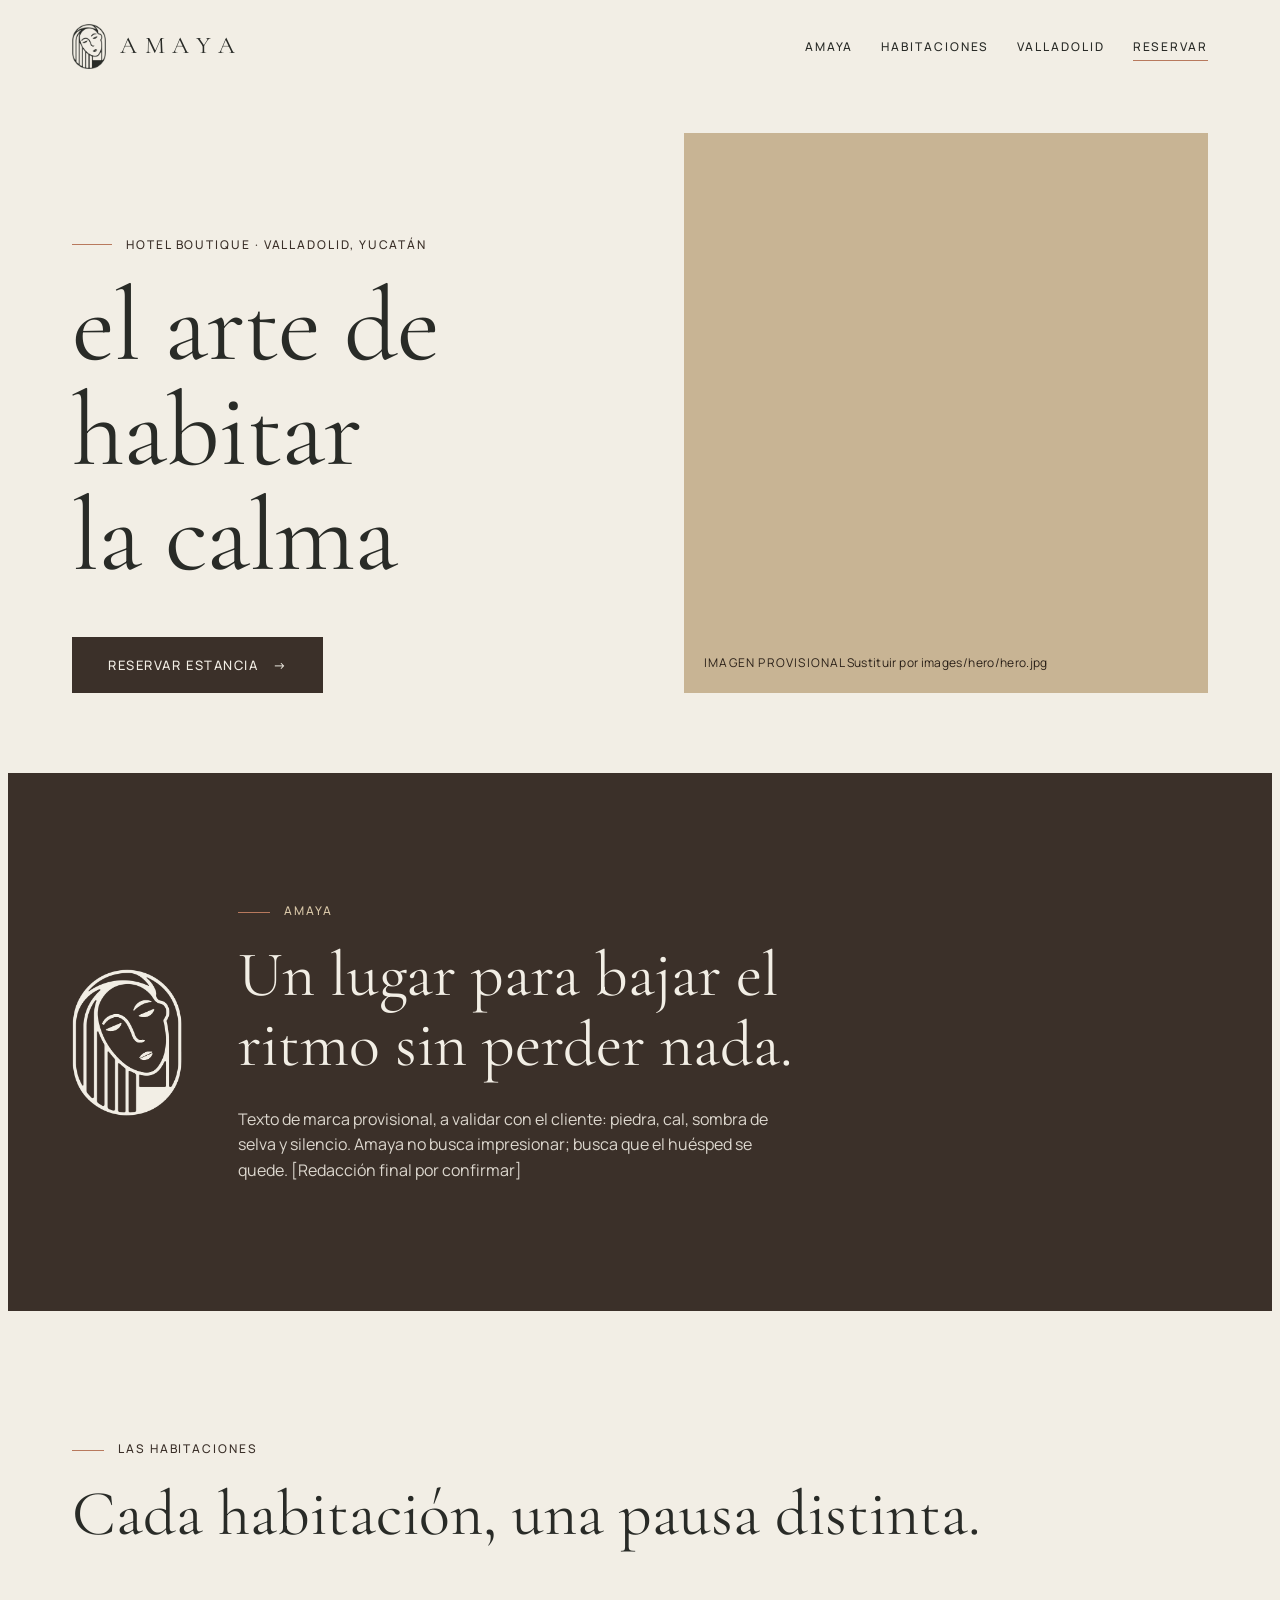
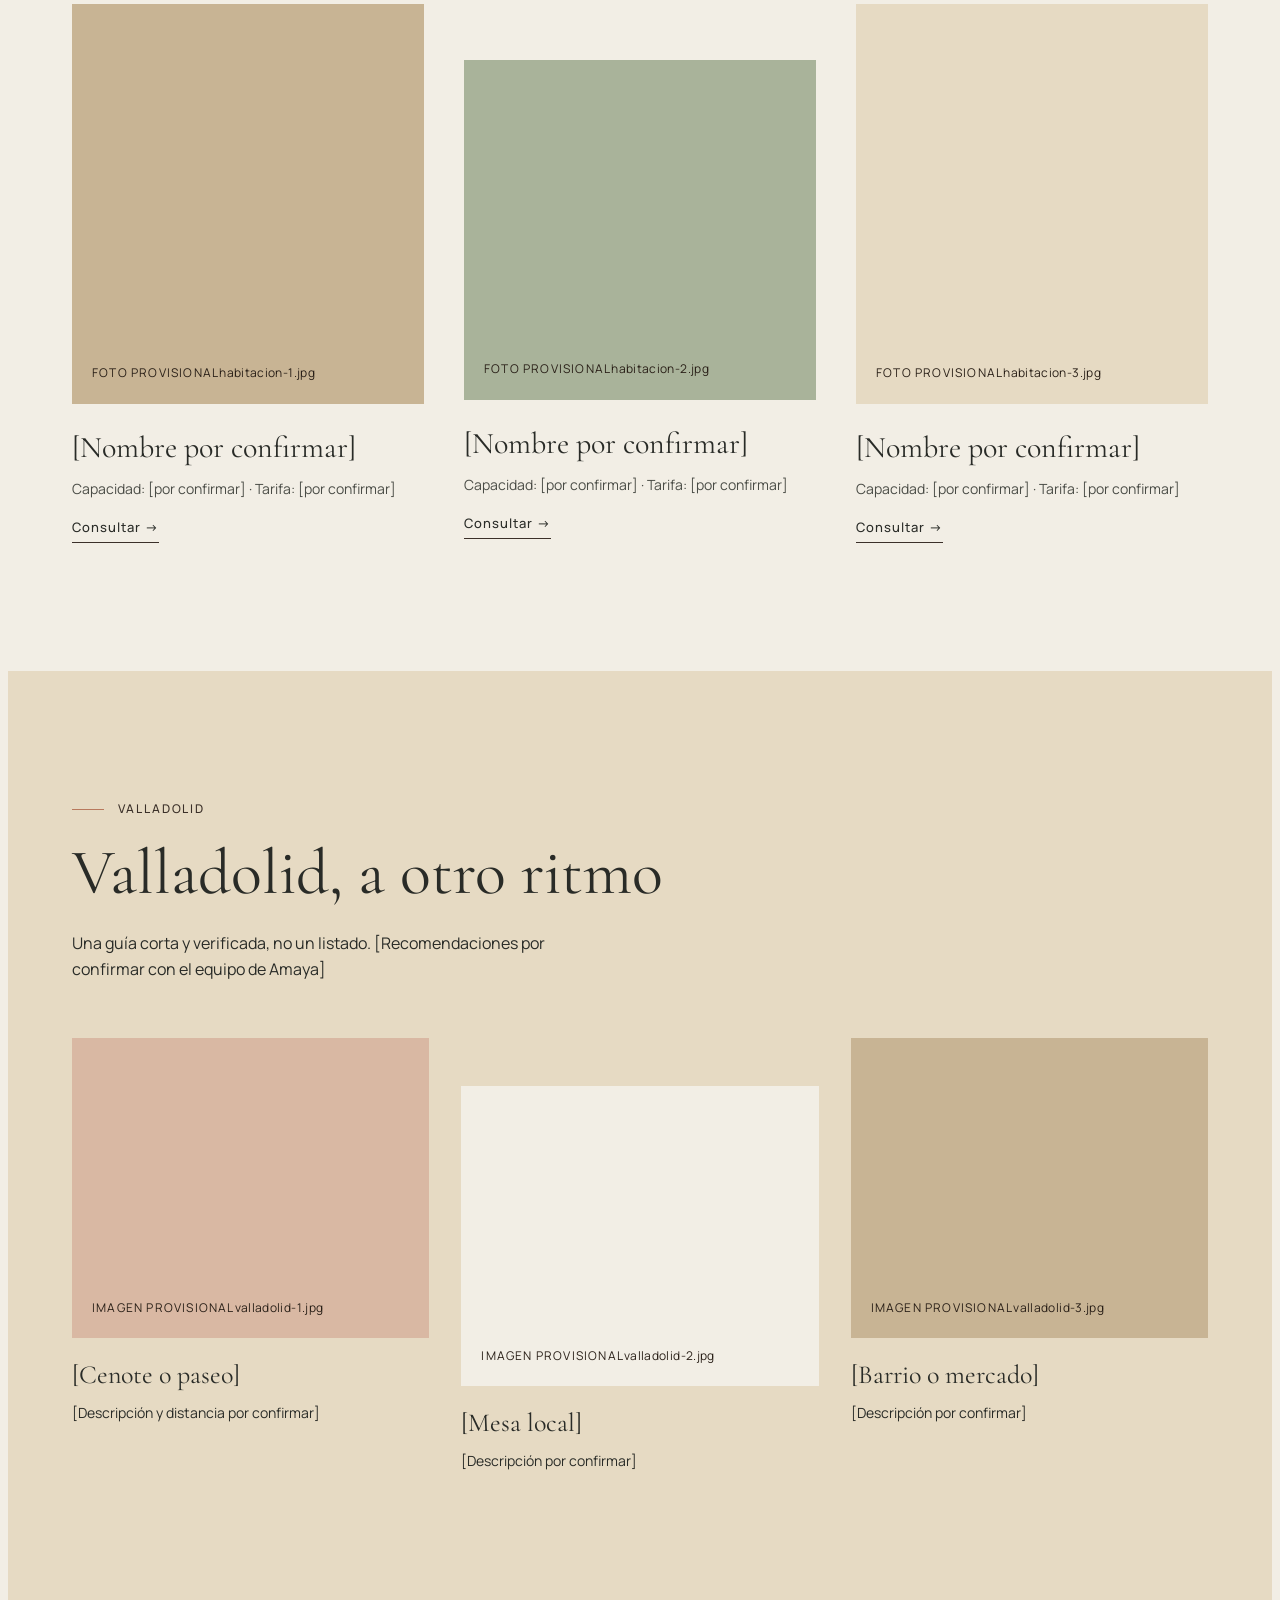
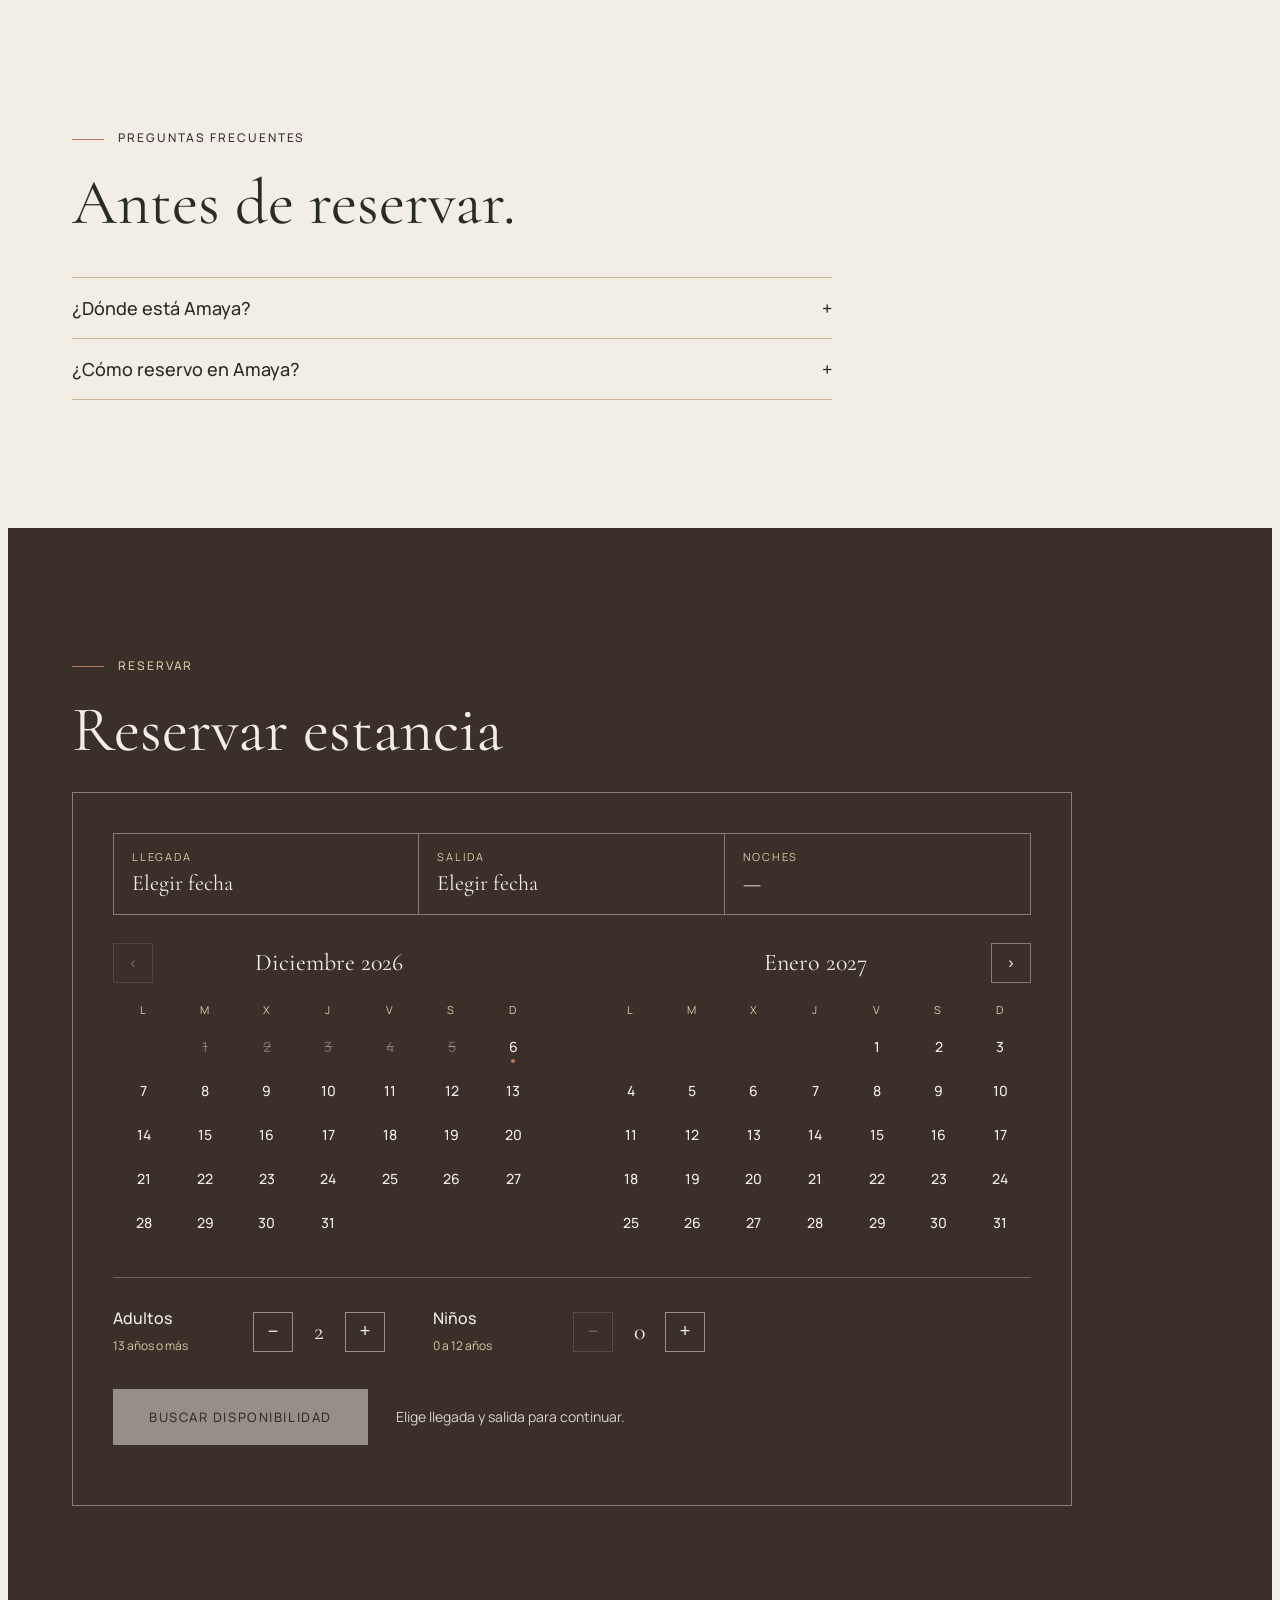
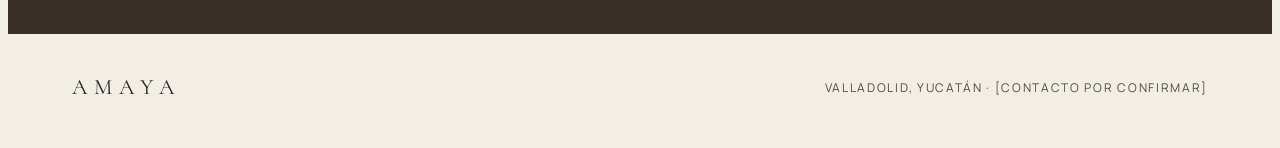
==== index.html @ 30331041 "Add files via upload" ====
<!doctype html>
<html lang="es-MX">
<head>
<!-- Google Tag Manager: descomentar y reemplazar GTM-XXXXXXX
<script>(function(w,d,s,l,i){w[l]=w[l]||[];w[l].push({'gtm.start':new Date().getTime(),event:'gtm.js'});var f=d.getElementsByTagName(s)[0],j=d.createElement(s),dl=l!='dataLayer'?'&l='+l:'';j.async=true;j.src='https://www.googletagmanager.com/gtm.js?id='+i+dl;f.parentNode.insertBefore(j,f);})(window,document,'script','dataLayer','GTM-XXXXXXX');</script>
-->
<meta charset="utf-8">
<meta name="viewport" content="width=device-width, initial-scale=1">
<title>Amaya · Hotel boutique en Valladolid, Yucatán</title>
<meta name="description" content="Amaya es un hotel boutique en Valladolid, Yucatán, pensado para habitar la calma. Descubre las habitaciones y reserva directo en el sitio oficial.">
<meta name="robots" content="index, follow, max-image-preview:large">
<meta name="theme-color" content="#F2EEE5">
<link rel="canonical" href="https://www.REEMPLAZAR-DOMINIO.com/">
<link rel="icon" href="images/brand/favicon.png" type="image/png">
<link rel="apple-touch-icon" href="images/brand/apple-touch-icon.png">
<meta property="og:type" content="website">
<meta property="og:site_name" content="Amaya">
<meta property="og:title" content="Amaya · Hotel boutique en Valladolid, Yucatán">
<meta property="og:description" content="El arte de habitar la calma. Hotel boutique en Valladolid, Yucatán.">
<meta property="og:image" content="https://www.REEMPLAZAR-DOMINIO.com/images/og/og-amaya.jpg">
<meta property="og:url" content="https://www.REEMPLAZAR-DOMINIO.com/">
<meta property="og:locale" content="es_MX">
<meta name="twitter:card" content="summary_large_image">
<meta name="twitter:title" content="Amaya · Hotel boutique en Valladolid, Yucatán">
<meta name="twitter:description" content="El arte de habitar la calma.">
<meta name="twitter:image" content="https://www.REEMPLAZAR-DOMINIO.com/images/og/og-amaya.jpg">
<link rel="preconnect" href="https://fonts.googleapis.com">
<link rel="preconnect" href="https://fonts.gstatic.com" crossorigin>
<link href="https://fonts.googleapis.com/css2?family=Cormorant+Garamond:wght@400;500&family=Manrope:wght@400;500;600&display=swap" rel="stylesheet">
<link rel="stylesheet" href="css/style.css">
<!-- Datos estructurados. Completar los campos marcados en SEO-GEO-ESTRATEGIA.md (teléfono, geo, habitaciones, redes) cuando estén confirmados. No inventar datos. -->
<script type="application/ld+json">{"@context":"https://schema.org","@type":"Hotel","@id":"https://www.REEMPLAZAR-DOMINIO.com/#hotel","name":"Amaya","description":"Hotel boutique en Valladolid, Yucatán. El arte de habitar la calma.","url":"https://www.REEMPLAZAR-DOMINIO.com/","image":"https://www.REEMPLAZAR-DOMINIO.com/images/og/og-amaya.jpg","logo":"https://www.REEMPLAZAR-DOMINIO.com/images/brand/logo-carbon.png","address":{"@type":"PostalAddress","addressLocality":"Valladolid","addressRegion":"Yucatán","addressCountry":"MX"},"inLanguage":"es-MX"}</script>
<script type="application/ld+json">{"@context":"https://schema.org","@type":"WebSite","name":"Amaya","url":"https://www.REEMPLAZAR-DOMINIO.com/","inLanguage":"es-MX"}</script>
<script type="application/ld+json">{"@context":"https://schema.org","@type":"FAQPage","mainEntity":[{"@type":"Question","name":"¿Dónde está Amaya?","acceptedAnswer":{"@type":"Answer","text":"Amaya es un hotel boutique en Valladolid, Yucatán, México."}},{"@type":"Question","name":"¿Cómo reservo en Amaya?","acceptedAnswer":{"@type":"Answer","text":"Reserva directo en el sitio oficial: elige llegada, salida y huéspedes en la sección Reservar y continúa en el motor de reservas."}}]}</script>
</head>
<body>
<!-- GTM noscript: descomentar junto con el script del head
<noscript><iframe src="https://www.googletagmanager.com/ns.html?id=GTM-XXXXXXX" height="0" width="0" style="display:none;visibility:hidden"></iframe></noscript>
-->
<a class="skip" href="#contenido">Saltar al contenido</a>
<header class="top">
  <a class="brand" href="#inicio" aria-label="Amaya, inicio"><img src="images/brand/logo-carbon.png" alt="" width="34" height="45"><span>AMAYA</span></a>
  <nav aria-label="Principal"><ul>
    <li><a href="#amaya">Amaya</a></li><li><a href="#habitaciones">Habitaciones</a></li><li><a href="#valladolid">Valladolid</a></li><li><a href="#reservar">Reservar</a></li>
  </ul></nav>
</header>
<main id="contenido">
<section id="inicio" class="hero wrap" aria-label="Amaya, el arte de habitar la calma">
  <div class="hero-copy rise">
    <p class="eyebrow kicker"><i></i>Hotel boutique · Valladolid, Yucatán</p>
    <h1 class="sr-only">Amaya — Hotel boutique en Valladolid, Yucatán</h1>
    <p class="hero-hl" id="h1"><span class="ln"><span>el arte de</span></span><span class="ln"><span>habitar</span></span><span class="ln"><span>la calma</span></span></p>
    <a class="btn" href="#reservar" data-track="reserve_click" data-where="hero">Reservar estancia <span aria-hidden="true">→</span></a>
  </div>
  <figure class="ph fade slot"><img src="images/hero/hero.jpg" alt="Patio de Amaya, hotel boutique en Valladolid, Yucatán, con luz lateral sobre muros de cal y vegetación" width="1200" height="1500" loading="eager" decoding="async" onerror="this.remove()"><figcaption>Imagen provisional<small>Sustituir por images/hero/hero.jpg</small></figcaption></figure>
</section>

<section id="amaya" class="blk dark" aria-labelledby="t-amaya">
  <div class="amaya">
    <img src="images/brand/logo-cal.png" alt="Símbolo de Amaya: musa en línea dentro de un óvalo" width="110" height="146">
    <div>
      <p class="eyebrow line rv">Amaya</p>
      <h2 class="rv" style="--d:.1s" id="t-amaya">Un lugar para bajar el ritmo sin perder nada.</h2>
      <p class="rv" style="--d:.2s">Texto de marca provisional, a validar con el cliente: piedra, cal, sombra de selva y silencio. Amaya no busca impresionar; busca que el huésped se quede. [Redacción final por confirmar]</p>
    </div>
  </div>
</section>

<section id="habitaciones" class="blk" aria-labelledby="t-hab">
  <p class="eyebrow line rv" style="color:var(--tierra)">Las habitaciones</p>
  <h2 class="rv" style="--d:.1s" id="t-hab">Cada habitación, una pausa distinta.</h2>
  <div class="rooms">
    <article class="room rv"><figure class="ph slot"><img src="images/habitaciones/habitacion-1.jpg" alt="Habitación 1 de Amaya, hotel boutique en Valladolid, Yucatán" width="1200" height="1500" loading="lazy" decoding="async" onerror="this.remove()"><figcaption>Foto provisional<small>habitacion-1.jpg</small></figcaption></figure><h3>[Nombre por confirmar]</h3><p>Capacidad: [por confirmar] · Tarifa: [por confirmar]</p><a class="link" href="#reservar" data-track="reserve_click" data-where="room-1">Consultar →</a></article>
    <article class="room rv"><figure class="ph slot"><img src="images/habitaciones/habitacion-2.jpg" alt="Habitación 2 de Amaya, hotel boutique en Valladolid, Yucatán" width="1200" height="1500" loading="lazy" decoding="async" onerror="this.remove()"><figcaption>Foto provisional<small>habitacion-2.jpg</small></figcaption></figure><h3>[Nombre por confirmar]</h3><p>Capacidad: [por confirmar] · Tarifa: [por confirmar]</p><a class="link" href="#reservar" data-track="reserve_click" data-where="room-2">Consultar →</a></article>
    <article class="room rv"><figure class="ph slot"><img src="images/habitaciones/habitacion-3.jpg" alt="Habitación 3 de Amaya, hotel boutique en Valladolid, Yucatán" width="1200" height="1500" loading="lazy" decoding="async" onerror="this.remove()"><figcaption>Foto provisional<small>habitacion-3.jpg</small></figcaption></figure><h3>[Nombre por confirmar]</h3><p>Capacidad: [por confirmar] · Tarifa: [por confirmar]</p><a class="link" href="#reservar" data-track="reserve_click" data-where="room-3">Consultar →</a></article>
  </div>
</section>

<section id="valladolid" class="blk val" aria-labelledby="t-val">
  <p class="eyebrow line rv" style="color:var(--tierra)">Valladolid</p>
  <h2 class="rv" style="--d:.1s" id="t-val">Valladolid, a otro ritmo</h2>
  <p class="lead rv">Una guía corta y verificada, no un listado. [Recomendaciones por confirmar con el equipo de Amaya]</p>
  <div class="spots">
    <article class="spot rv"><figure class="ph slot"><img src="images/valladolid/valladolid-1.jpg" alt="Valladolid, Yucatán: recomendación 1 cerca de Amaya hotel boutique" width="1200" height="1500" loading="lazy" decoding="async" onerror="this.remove()"><figcaption>Imagen provisional<small>valladolid-1.jpg</small></figcaption></figure><h3>[Cenote o paseo]</h3><p>[Descripción y distancia por confirmar]</p></article>
    <article class="spot rv"><figure class="ph slot"><img src="images/valladolid/valladolid-2.jpg" alt="Valladolid, Yucatán: recomendación 2 cerca de Amaya hotel boutique" width="1200" height="1500" loading="lazy" decoding="async" onerror="this.remove()"><figcaption>Imagen provisional<small>valladolid-2.jpg</small></figcaption></figure><h3>[Mesa local]</h3><p>[Descripción por confirmar]</p></article>
    <article class="spot rv"><figure class="ph slot"><img src="images/valladolid/valladolid-3.jpg" alt="Valladolid, Yucatán: recomendación 3 cerca de Amaya hotel boutique" width="1200" height="1500" loading="lazy" decoding="async" onerror="this.remove()"><figcaption>Imagen provisional<small>valladolid-3.jpg</small></figcaption></figure><h3>[Barrio o mercado]</h3><p>[Descripción por confirmar]</p></article>
  </div>
</section>


<section id="faq" class="blk" aria-labelledby="t-faq">
  <p class="eyebrow line rv" style="color:var(--tierra)">Preguntas frecuentes</p>
  <h2 class="rv" style="--d:.1s" id="t-faq">Antes de reservar.</h2>
  <div class="faq rv">
    <details><summary>¿Dónde está Amaya?</summary><p>Amaya es un hotel boutique en Valladolid, Yucatán, México. [Dirección y referencias por confirmar]</p></details>
    <details><summary>¿Cómo reservo en Amaya?</summary><p>Reserva directo en este sitio: elige llegada, salida y huéspedes en la sección Reservar y continúa en el motor de reservas oficial.</p></details>
  </div>
</section>

<section id="reservar" class="blk dark" aria-labelledby="t-res">
  <div class="book">
    <p class="eyebrow line rv">Reservar</p>
    <h2 class="rv" style="--d:.1s" id="t-res">Reservar estancia</h2>
    <div class="panel rv" id="booker">
      <div class="sumrow" aria-live="polite">
        <div class="sumcell"><small>Llegada</small><output id="o-in">Elegir fecha</output></div>
        <div class="sumcell"><small>Salida</small><output id="o-out">Elegir fecha</output></div>
        <div class="sumcell"><small>Noches</small><output id="o-n">—</output></div>
      </div>
      <div class="cal" id="cal" role="group" aria-label="Calendario de fechas"></div>
      <div class="guests">
        <div class="gc"><div class="lbl"><b>Adultos</b><small>13 años o más</small></div><div class="step"><button type="button" id="a-"  aria-label="Menos adultos">−</button><output id="a-o" aria-live="polite">2</output><button type="button" id="a+" aria-label="Más adultos">+</button></div></div>
        <div class="gc"><div class="lbl"><b>Niños</b><small>0 a 12 años</small></div><div class="step"><button type="button" id="c-" aria-label="Menos niños">−</button><output id="c-o" aria-live="polite">0</output><button type="button" id="c+" aria-label="Más niños">+</button></div></div>
      </div>
      <div class="actions">
        <button class="btn light" id="book-btn" type="button" disabled>Buscar disponibilidad</button>
        <p class="hint" id="hint">Elige llegada y salida para continuar.</p>
      </div>
      <p class="status" id="book-status" role="status" aria-live="polite"></p>
    </div>
  </div>
</section>
</main>

<footer><b>AMAYA</b><span>Valladolid, Yucatán · [Contacto por confirmar]</span></footer>
<div class="sticky"><a class="btn" href="#reservar" data-track="reserve_click" data-where="sticky">Reservar estancia</a></div>
<script src="js/script.js" defer></script>
</body>
</html>
---- css/style.css ----
/* Concepto: editorial quieto. Cal como lienzo, tierra como peso, un solo acento de arcilla. Mucho aire, una foto por momento. */
:root{
  color-scheme:light;
  --cal:#F2EEE5; --arena:#E6DAC3; --arena-d:#C8B494; --tierra:#3B3029; --carbon:#292B27; --arcilla:#B8795D; --salvia:#A9B39A; --muted:#4a4c46; --cal-t:#D9C7A8;
  --display:'Cormorant Garamond',Georgia,serif; --body:'Manrope',system-ui,sans-serif;
  --gut:clamp(20px,5vw,72px);
}
*{box-sizing:border-box}
html{scroll-behavior:smooth}
@media (prefers-reduced-motion:reduce){html{scroll-behavior:auto}}
body{background:var(--cal);color:var(--carbon);font-family:var(--body);line-height:1.6;padding-inline:0;padding-bottom:0}
a{color:inherit;text-decoration:none}
a:focus-visible,button:focus-visible{outline:2px solid var(--arcilla);outline-offset:4px}
.skip{position:absolute;left:-999px;top:8px;background:var(--tierra);color:var(--cal);padding:10px 16px;z-index:50}
.skip:focus{left:8px}
.wrap{padding-inline:var(--gut)}
.eyebrow{font-size:12px;letter-spacing:.16em;text-transform:uppercase;font-weight:500;margin:0 0 20px}
h1,h2,h3,.hero-hl{font-family:var(--display);font-weight:400;margin:0;text-wrap:balance}
h2{font-size:clamp(36px,5vw,64px);line-height:1.08}
header.top{position:sticky;top:env(safe-area-inset-top,0px);z-index:20;background:var(--cal);display:flex;flex-wrap:wrap;gap:12px 32px;justify-content:space-between;align-items:center;padding:16px var(--gut)}
.brand{display:flex;align-items:center;gap:14px}
.brand img{width:34px;height:auto;display:block}
.brand span{font-family:var(--display);font-size:24px;letter-spacing:.32em}
nav ul{list-style:none;margin:0;padding:0;display:flex;flex-wrap:wrap;gap:8px 28px;font-size:12px;letter-spacing:.16em;text-transform:uppercase;font-weight:500}
nav a{padding:6px 0;border-bottom:1px solid transparent}
nav a:hover,nav a[aria-current="true"]{border-color:var(--arcilla)}
.hero{display:flex;flex-wrap:wrap;gap:48px;align-items:flex-end;padding-block:48px 80px}
.hero-copy{flex:1 1 360px;min-width:0}
.kicker{display:flex;align-items:center;gap:14px;color:var(--tierra)}
.kicker i{width:40px;height:1px;background:var(--arcilla);display:block}
.hero-hl{margin:0;font-size:clamp(52px,8.2vw,116px);line-height:1;letter-spacing:-.01em;text-transform:lowercase}
.btn{display:inline-flex;align-items:center;gap:14px;height:56px;padding:0 36px;background:var(--tierra);color:var(--cal);font:500 13px var(--body);letter-spacing:.12em;text-transform:uppercase;border:0;cursor:pointer}
.btn:hover{background:var(--carbon)}
.hero .btn{margin-top:48px}
.ph{margin:0;display:flex;flex-direction:column;justify-content:flex-end;padding:20px;font-size:12px;letter-spacing:.1em;text-transform:uppercase;line-height:1.7;color:#2a2018}
.ph small{text-transform:none;letter-spacing:.03em;font-size:12px}
.hero .ph{flex:1 1 320px;min-width:0;max-width:560px;min-height:min(560px,70vw);background:var(--arena-d)}
@media (prefers-reduced-motion:no-preference){
 .rise{animation:rise .8s .3s ease both}.fade{animation:fade .9s ease both}
 @keyframes rise{from{opacity:0;transform:translateY(12px)}to{opacity:1;transform:none}}
 @keyframes fade{from{opacity:0}to{opacity:1}}
}
section.blk{padding:clamp(72px,10vw,140px) var(--gut)}
.dark{background:var(--tierra);color:var(--cal)}
.dark .eyebrow{color:var(--cal-t)}
.amaya{display:flex;flex-wrap:wrap;gap:56px;align-items:center;max-width:1200px;margin-inline:auto}
.amaya img{width:110px;height:auto}
.amaya div{flex:1 1 360px;min-width:0}
.amaya h2{margin-bottom:28px}
.amaya p:last-child{max-width:560px;color:rgba(242,238,229,.88);margin:0}
.rooms{display:grid;grid-template-columns:repeat(auto-fit,minmax(260px,1fr));gap:40px;align-items:start;margin-top:56px}
.room:nth-child(2){margin-top:56px}
.room .ph{height:400px}
.room:nth-child(1) .ph{background:var(--arena-d)} .room:nth-child(2) .ph{background:var(--salvia);height:340px} .room:nth-child(3) .ph{background:var(--arena)}
.room h3{font-size:30px;margin:20px 0 6px}
.room p{margin:0 0 14px;font-size:14px;color:var(--muted)}
.link{font-size:13px;letter-spacing:.08em;font-weight:500;border-bottom:1px solid var(--tierra);padding-bottom:4px;display:inline-block}
.val{background:var(--arena)}
.val .lead{max-width:520px;margin:24px 0 0}
.spots{display:grid;grid-template-columns:repeat(auto-fit,minmax(220px,1fr));gap:32px;align-items:start;margin-top:56px}
.spot:nth-child(2){margin-top:48px}
.spot .ph{height:300px}
.spot:nth-child(1) .ph{background:#D9B8A3}.spot:nth-child(2) .ph{background:var(--cal)}.spot:nth-child(3) .ph{background:var(--arena-d)}
.spot h3{font-size:26px;margin:16px 0 6px}.spot p{margin:0;font-size:14px}
.book h2{margin-bottom:28px}
.panel{border:1px solid rgba(242,238,229,.4);padding:32px}
.btn.light{background:var(--cal);color:var(--tierra)}
.btn.light:hover{background:var(--arena)}
footer{padding:40px var(--gut) 40px;display:flex;flex-wrap:wrap;gap:16px 40px;justify-content:space-between;align-items:center;font-size:12px;letter-spacing:.14em;text-transform:uppercase;color:var(--muted)}
footer b{font:400 22px var(--display);letter-spacing:.32em;color:var(--carbon)}

/* ---- movimiento sutil ---- */
header.top{transition:box-shadow .4s ease,background .4s ease}
header.top.scrolled{box-shadow:0 1px 0 var(--arena-d)}
nav a{position:relative;border-bottom:0}
nav a::after{content:"";position:absolute;left:0;right:0;bottom:0;height:1px;background:var(--arcilla);transform:scaleX(0);transform-origin:left;transition:transform .45s cubic-bezier(.6,0,.2,1)}
nav a:hover::after,nav a[aria-current="true"]::after{transform:scaleX(1)}
.link{position:relative;border-bottom:0;padding-bottom:5px}
.link::after{content:"";position:absolute;left:0;right:0;bottom:0;height:1px;background:var(--tierra);transform-origin:right;transition:transform .45s cubic-bezier(.6,0,.2,1)}
.link:hover{opacity:1}.link:hover::after{transform:scaleX(.35)}
.btn span[aria-hidden]{transition:transform .35s ease}.btn:hover span[aria-hidden]{transform:translateX(5px)}
.room .ph,.spot .ph{transition:transform .9s cubic-bezier(.2,.6,.2,1)}
.room,.spot{overflow:hidden}
.room:hover .ph,.spot:hover .ph{transform:scale(1.025)}
.room .ph,.spot .ph{transform-origin:center}
.eyebrow.line::before{content:"";display:inline-block;width:32px;height:1px;background:var(--arcilla);vertical-align:middle;margin-right:14px;transform-origin:left;transition:transform .9s .15s cubic-bezier(.6,0,.2,1)}
@media (prefers-reduced-motion:no-preference){
 .hero-hl .ln{display:block;overflow:hidden}
 .hero-hl .ln>span{display:block;animation:lineup 1.1s cubic-bezier(.2,.7,.1,1) both}
 .hero-hl .ln:nth-child(2)>span{animation-delay:.12s}.hero-hl .ln:nth-child(3)>span{animation-delay:.24s}
 @keyframes lineup{from{transform:translateY(105%)}to{transform:none}}
 .hero .ph{animation:wipe 1.3s .15s cubic-bezier(.6,0,.2,1) both}
 @keyframes wipe{from{clip-path:inset(0 0 100% 0)}to{clip-path:inset(0)}}
 .hero-copy .eyebrow,.hero .btn{animation:rise .9s .7s ease both}
 .amaya img{animation:breathe 9s ease-in-out infinite}
 @keyframes breathe{0%,100%{opacity:.92;transform:translateY(0)}50%{opacity:1;transform:translateY(-4px)}}
 .js .rv{opacity:0;transform:translateY(18px);transition:opacity .9s ease,transform .9s cubic-bezier(.2,.6,.2,1);transition-delay:var(--d,0s)}
 .js .rv.in{opacity:1;transform:none}
 .js .eyebrow.line:not(.in)::before{transform:scaleX(0)}
}
/* ---- reservas ---- */
.book{max-width:1000px}
.panel{padding:clamp(20px,4vw,40px)}
.sumrow{display:grid;grid-template-columns:repeat(auto-fit,minmax(150px,1fr));gap:0;border:1px solid rgba(242,238,229,.4);margin-bottom:28px}
.sumcell{padding:14px 18px;border-right:1px solid rgba(242,238,229,.4);min-width:0}
.sumcell:last-child{border-right:0}
@media (max-width:560px){.sumcell{border-right:0;border-bottom:1px solid rgba(242,238,229,.4)}.sumcell:last-child{border-bottom:0}}
.sumcell small{display:block;font-size:11px;letter-spacing:.16em;text-transform:uppercase;color:var(--cal-t)}
.sumcell output{display:block;font:400 22px var(--display);margin-top:4px;min-height:1.4em}
.cal{display:flex;flex-wrap:wrap;gap:32px 56px;position:relative}
.month{flex:1 1 260px;min-width:0}
.mhead{display:flex;align-items:center;justify-content:space-between;margin-bottom:12px;min-height:40px}
.mhead h3{font-size:24px;text-transform:capitalize}
.nav-b{width:40px;height:40px;background:none;border:1px solid rgba(242,238,229,.4);color:var(--cal);cursor:pointer;font-size:16px}
.nav-b:hover{background:rgba(242,238,229,.12)}.nav-b[disabled]{opacity:.3;cursor:default}
.nav-b.ph-sp{visibility:hidden}
.grid{display:grid;grid-template-columns:repeat(7,1fr);gap:0}
.dow{font-size:11px;letter-spacing:.12em;text-transform:uppercase;color:var(--cal-t);text-align:center;padding:6px 0}
.day{height:44px;background:none;border:0;color:var(--cal);font:500 14px var(--body);cursor:pointer;position:relative;transition:background .25s ease}
.day:hover:not([disabled]){background:rgba(242,238,229,.16)}
.day[disabled]{color:rgba(242,238,229,.32);cursor:default;text-decoration:line-through}
.day.inr{background:rgba(217,199,168,.22)}
.day.sel{background:var(--cal);color:var(--tierra)}
.day.today::after{content:"";position:absolute;bottom:6px;left:50%;width:4px;height:4px;margin-left:-2px;background:var(--arcilla);border-radius:50%}
.guests{display:flex;flex-wrap:wrap;gap:20px 48px;margin:32px 0;padding-top:28px;border-top:1px solid rgba(242,238,229,.25)}
.gc{display:flex;align-items:center;gap:20px;min-width:0}
.gc .lbl{min-width:120px}.gc .lbl b{display:block;font-weight:500}.gc .lbl small{color:var(--cal-t);font-size:12px}
.step{display:flex;align-items:center;gap:14px}
.step button{width:40px;height:40px;background:none;border:1px solid rgba(242,238,229,.5);color:var(--cal);font-size:18px;cursor:pointer}
.step button:hover:not([disabled]){background:rgba(242,238,229,.14)}.step button[disabled]{opacity:.3;cursor:default}
.step output{min-width:24px;text-align:center;font:400 24px var(--display)}
.actions{display:flex;flex-wrap:wrap;gap:16px 28px;align-items:center}
.actions .btn[disabled]{opacity:.5;cursor:not-allowed}
.hint{font-size:14px;color:rgba(242,238,229,.85);margin:0}
.status{margin:20px 0 0;font-size:14px;color:var(--cal-t)}
.status code{word-break:break-all;font-size:12px;color:var(--cal)}
.sticky{display:none}
@media (max-width:700px){
 .sticky{display:flex;position:fixed;left:0;right:0;bottom:0;z-index:30;background:var(--cal);border-top:1px solid var(--arena-d);padding:10px var(--gut) calc(10px + env(safe-area-inset-bottom,0px))}
 .sticky .btn{width:100%;justify-content:center;height:48px}
 footer{padding-bottom:96px}
 .room:nth-child(2),.spot:nth-child(2){margin-top:0}
}

.sr-only{position:absolute;width:1px;height:1px;padding:0;margin:-1px;overflow:hidden;clip:rect(0,0,0,0);white-space:nowrap;border:0}
.slot{position:relative;overflow:hidden}
.slot img{position:absolute;inset:0;width:100%;height:100%;object-fit:cover;display:block}
.slot figcaption{position:relative}
.faq{max-width:760px;margin-top:40px}
.faq details{border-top:1px solid var(--arena-d);padding:18px 0}
.faq details:last-child{border-bottom:1px solid var(--arena-d)}
.faq summary{cursor:pointer;font:500 18px var(--body);list-style:none;display:flex;justify-content:space-between;gap:16px}
.faq summary::-webkit-details-marker{display:none}
.faq summary::after{content:"+";transition:transform .3s ease}
.faq details[open] summary::after{transform:rotate(45deg)}
.faq p{margin:12px 0 0;max-width:620px}
.crumbs{font-size:12px;letter-spacing:.12em;text-transform:uppercase;padding:24px var(--gut) 0;color:var(--muted)}
.post{max-width:720px;margin:0 auto;padding:48px var(--gut) 96px}
.post h1{font-size:clamp(36px,5vw,56px);line-height:1.1;margin-bottom:24px}
.post p,.post li{font-size:17px;line-height:1.8}
.post h2{font-size:32px;margin:48px 0 16px}
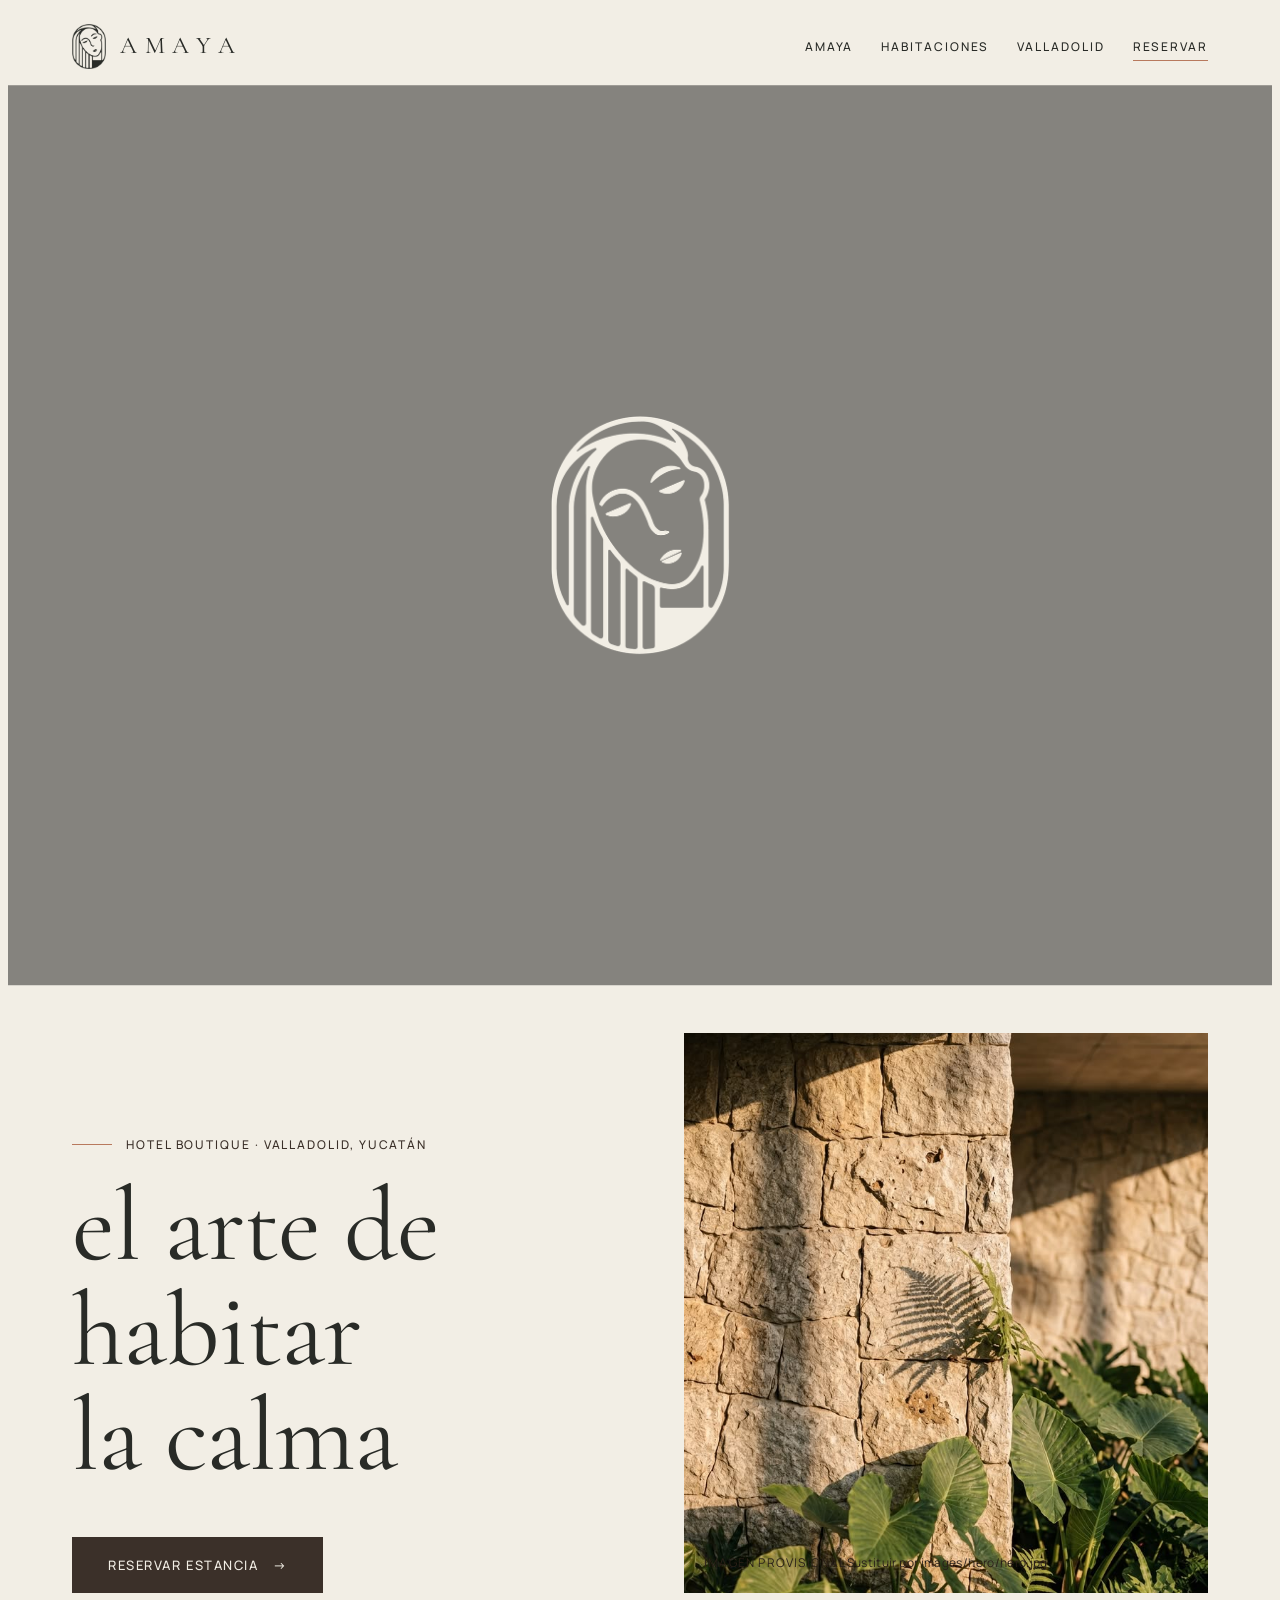
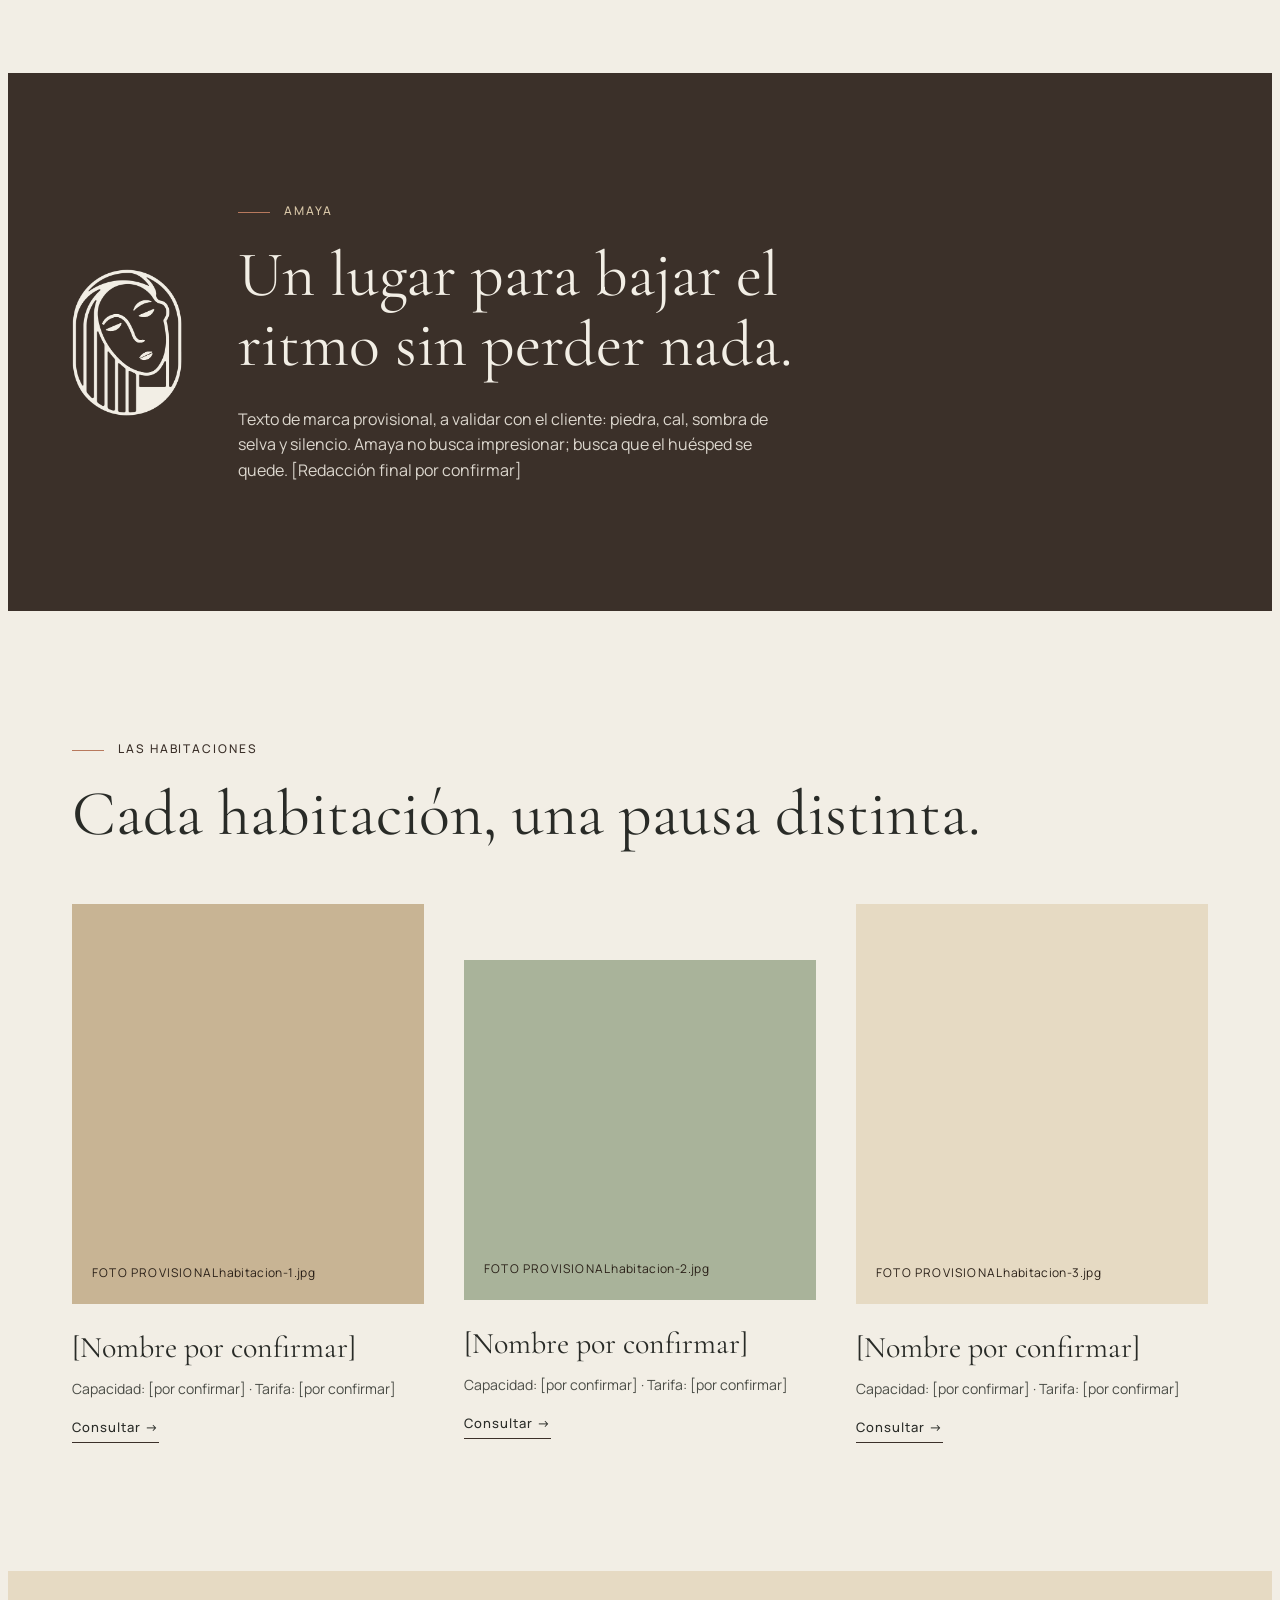
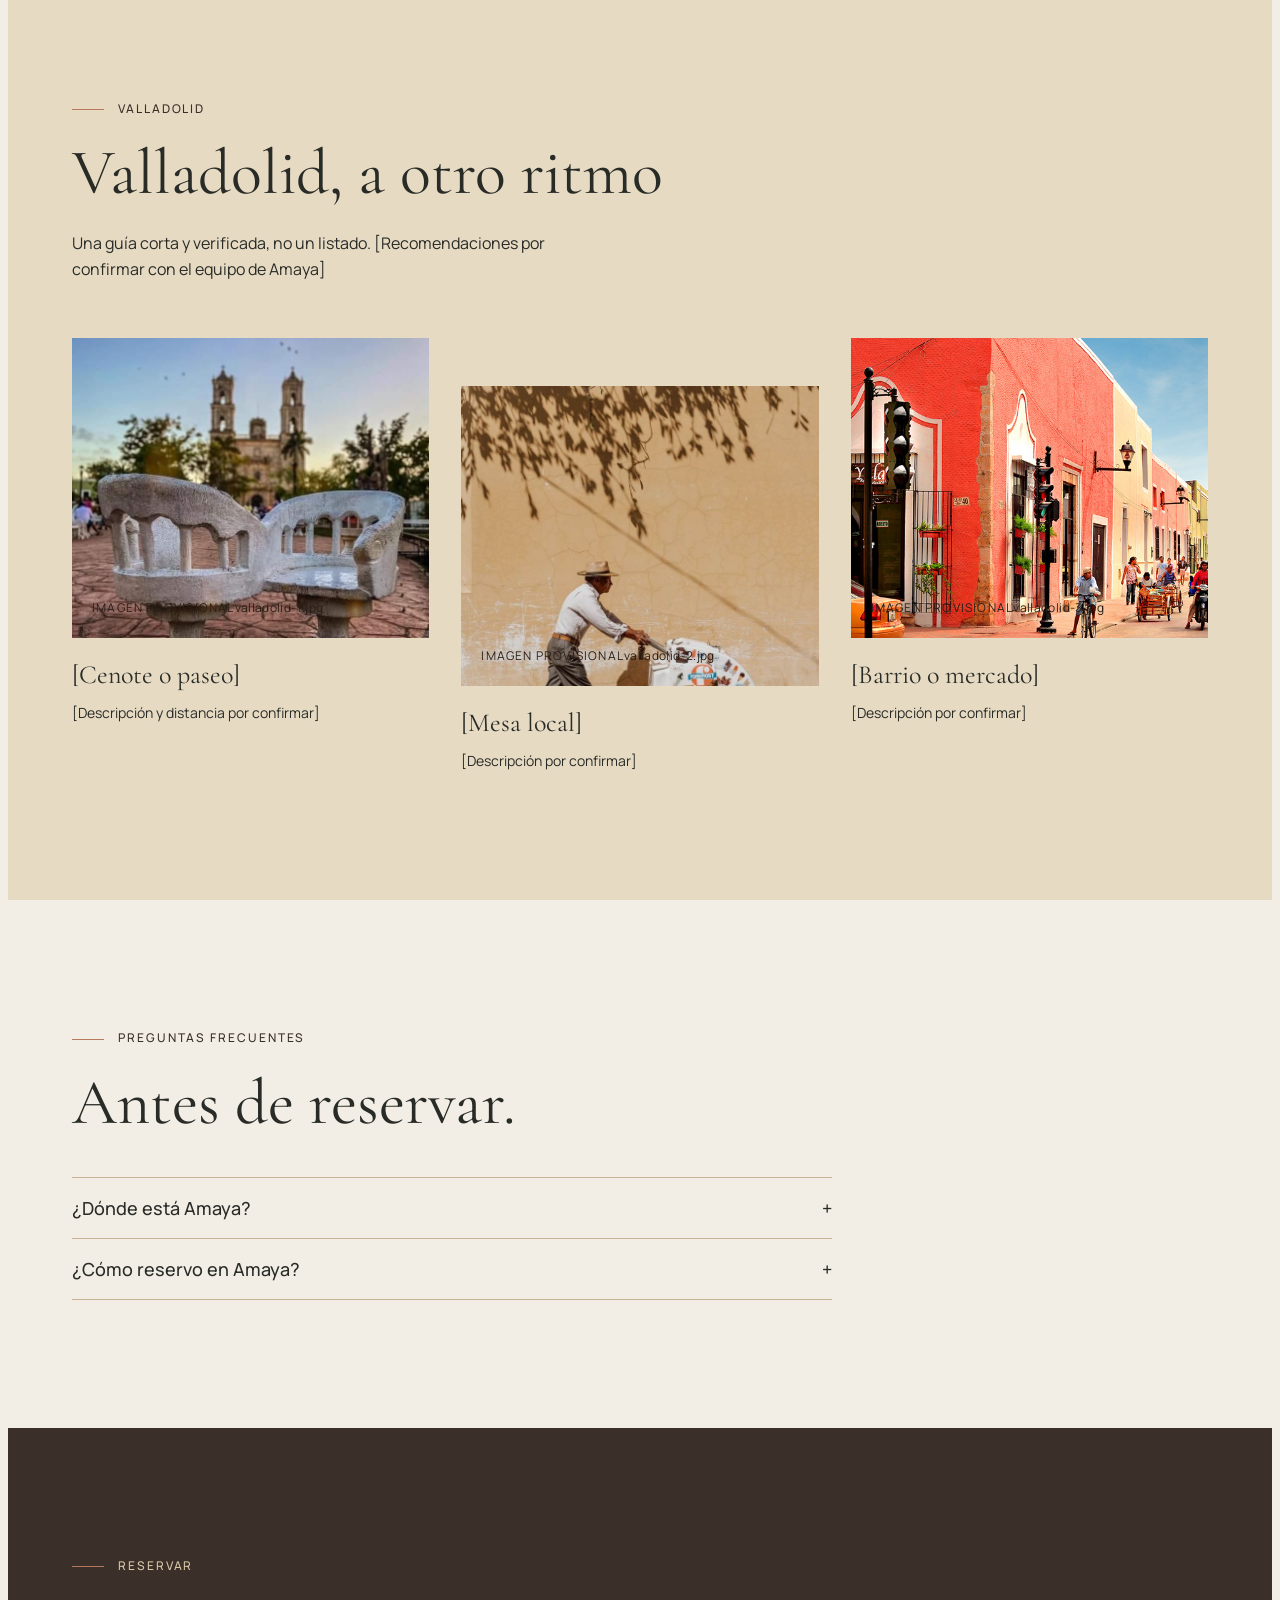
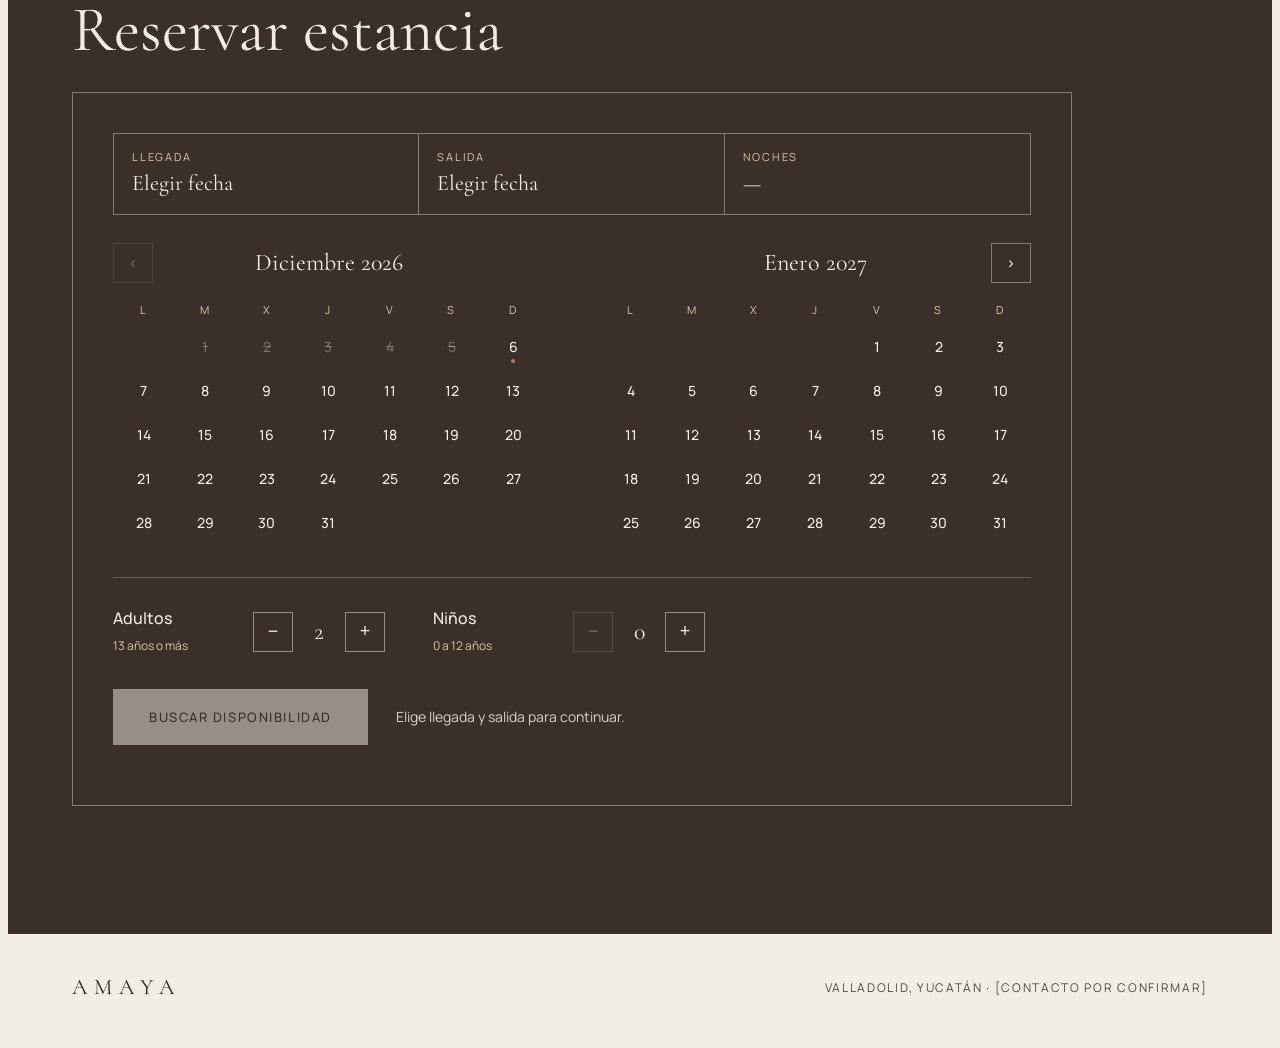
==== commit a2e8cda2: "Add files via upload" ====
--- a/index.html
+++ b/index.html
@@ -45,6 +45,14 @@
   </ul></nav>
 </header>
 <main id="contenido">
+<section class="video-hero">
+  <video autoplay muted playsinline loop preload="auto" aria-hidden="true">
+    <source src="images/hero/hero.webm" type="video/webm">
+    <source src="images/hero/hero.mp4" type="video/mp4">
+  </video>
+  <img src="images/brand/logo-cal.png" alt="" class="logo-center" width="180" height="240">
+</section>
+
 <section id="inicio" class="hero wrap" aria-label="Amaya, el arte de habitar la calma">
   <div class="hero-copy rise">
     <p class="eyebrow kicker"><i></i>Hotel boutique · Valladolid, Yucatán</p>
--- a/css/style.css
+++ b/css/style.css
@@ -24,6 +24,11 @@
 nav ul{list-style:none;margin:0;padding:0;display:flex;flex-wrap:wrap;gap:8px 28px;font-size:12px;letter-spacing:.16em;text-transform:uppercase;font-weight:500}
 nav a{padding:6px 0;border-bottom:1px solid transparent}
 nav a:hover,nav a[aria-current="true"]{border-color:var(--arcilla)}
+.video-hero{position:relative;width:100%;height:100vh;display:flex;align-items:center;justify-content:center;overflow:hidden}
+.video-hero video{position:absolute;inset:0;width:100%;height:100%;object-fit:cover;display:block}
+.video-hero::before{content:'';position:absolute;inset:0;background:rgba(0,0,0,.45);z-index:1}
+.video-hero .logo-center{position:relative;z-index:2;width:clamp(80px,20vw,180px);height:auto;display:block;animation:logoFade 1.2s .4s ease both}
+@media (prefers-reduced-motion:no-preference){@keyframes logoFade{from{opacity:0;transform:scale(.92)}to{opacity:1;transform:scale(1)}}}
 .hero{display:flex;flex-wrap:wrap;gap:48px;align-items:flex-end;padding-block:48px 80px}
 .hero-copy{flex:1 1 360px;min-width:0}
 .kicker{display:flex;align-items:center;gap:14px;color:var(--tierra)}
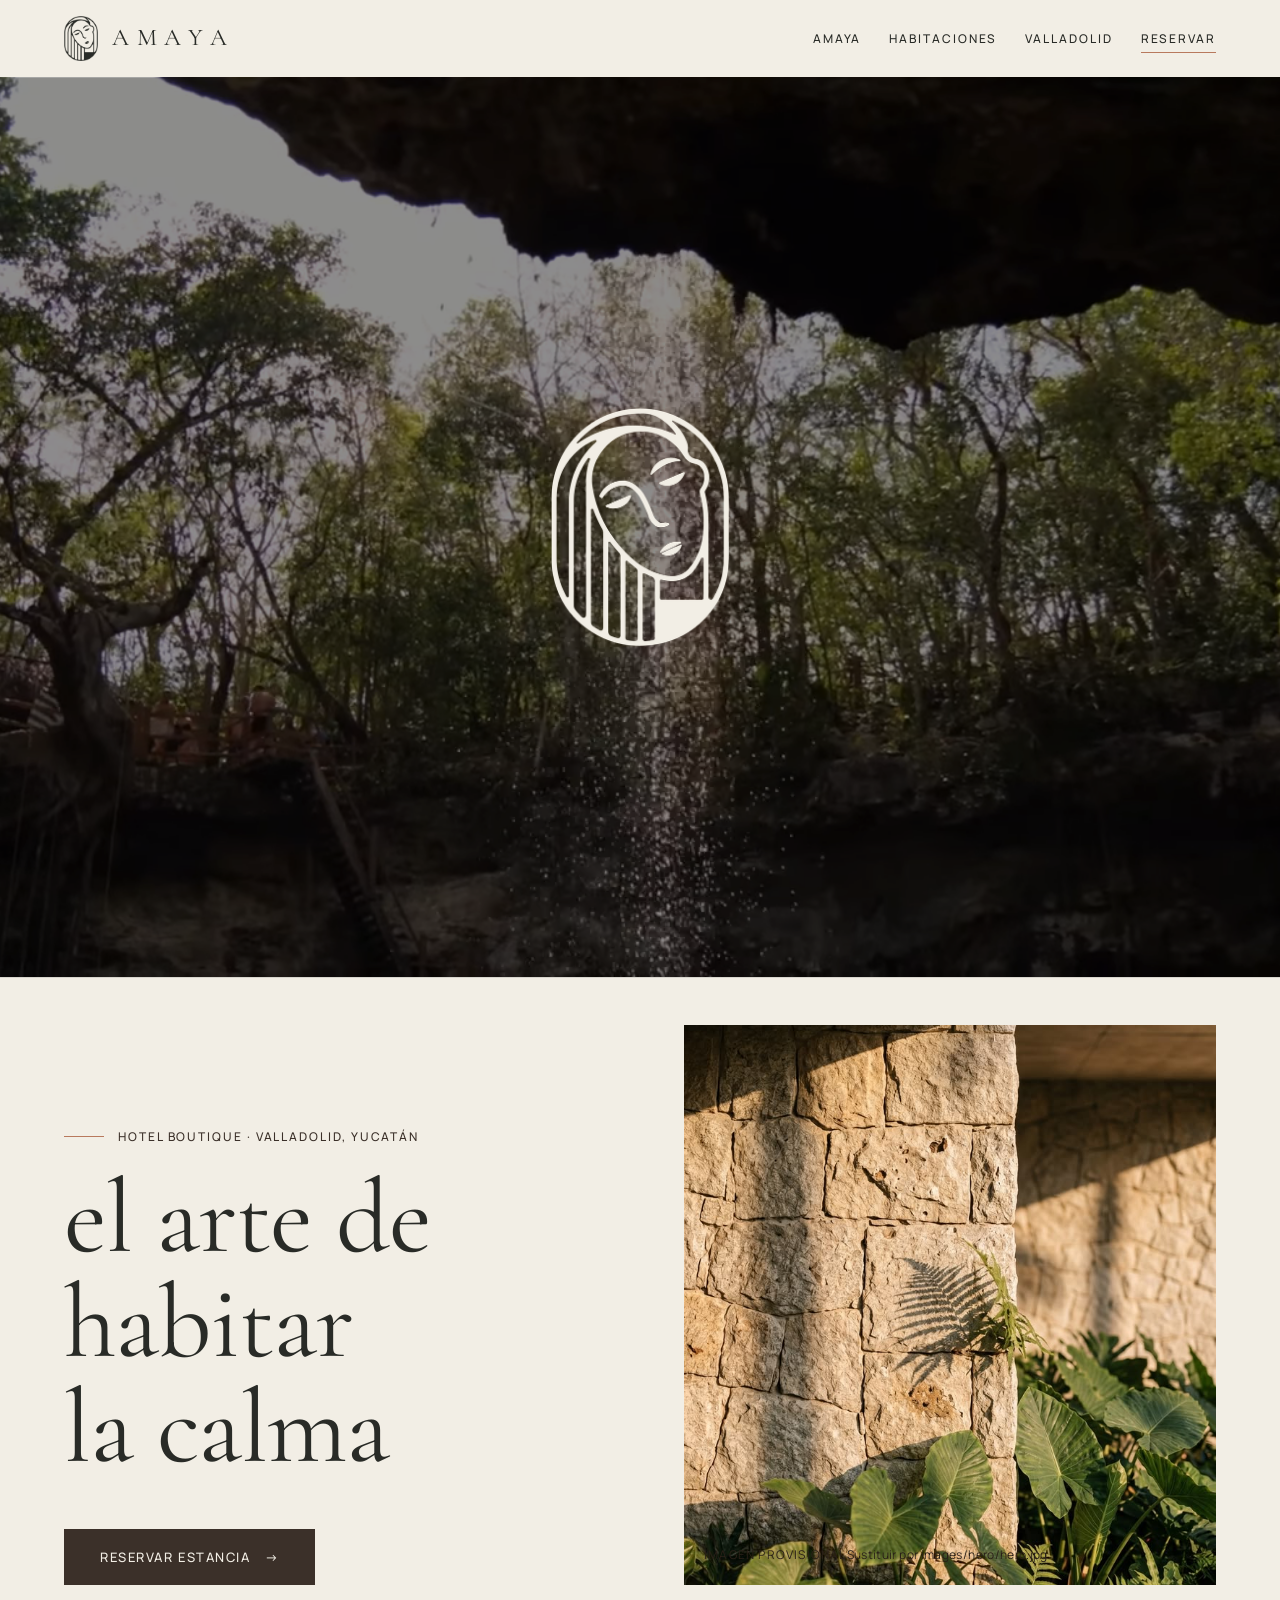
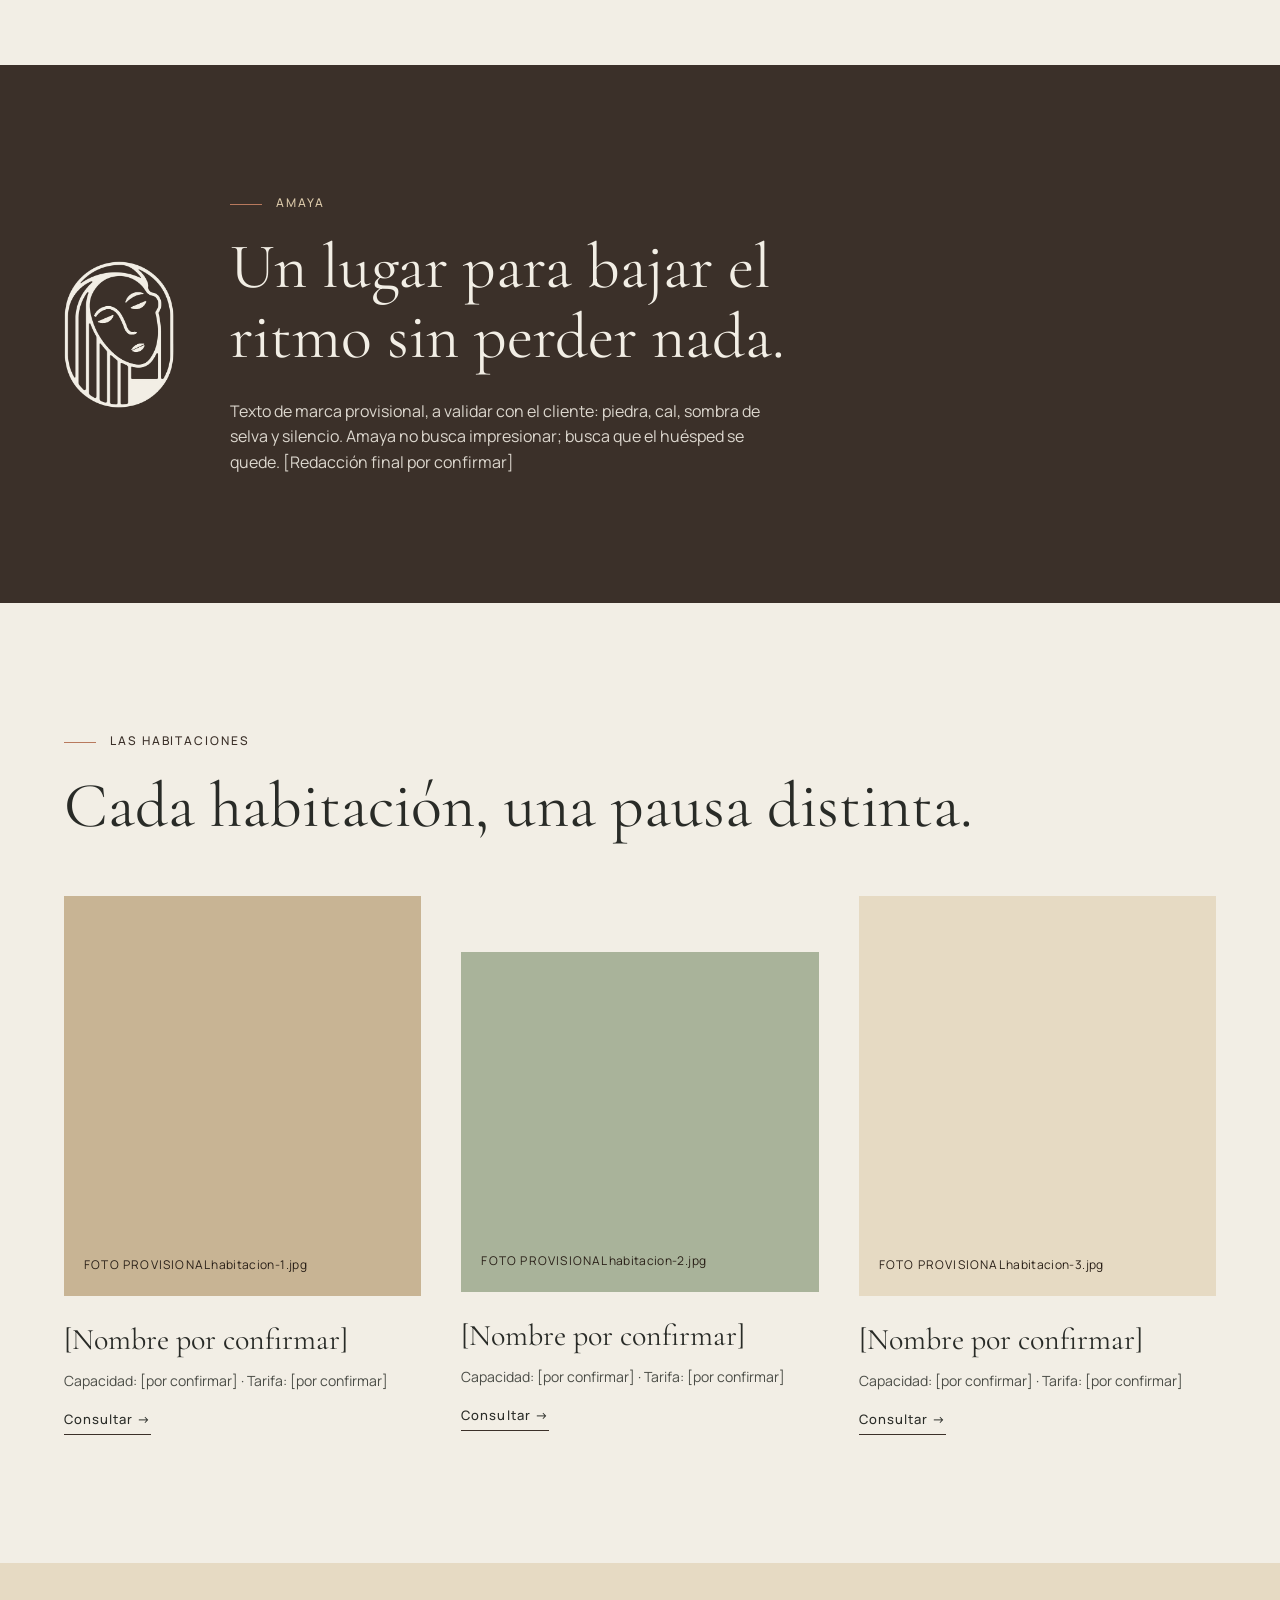
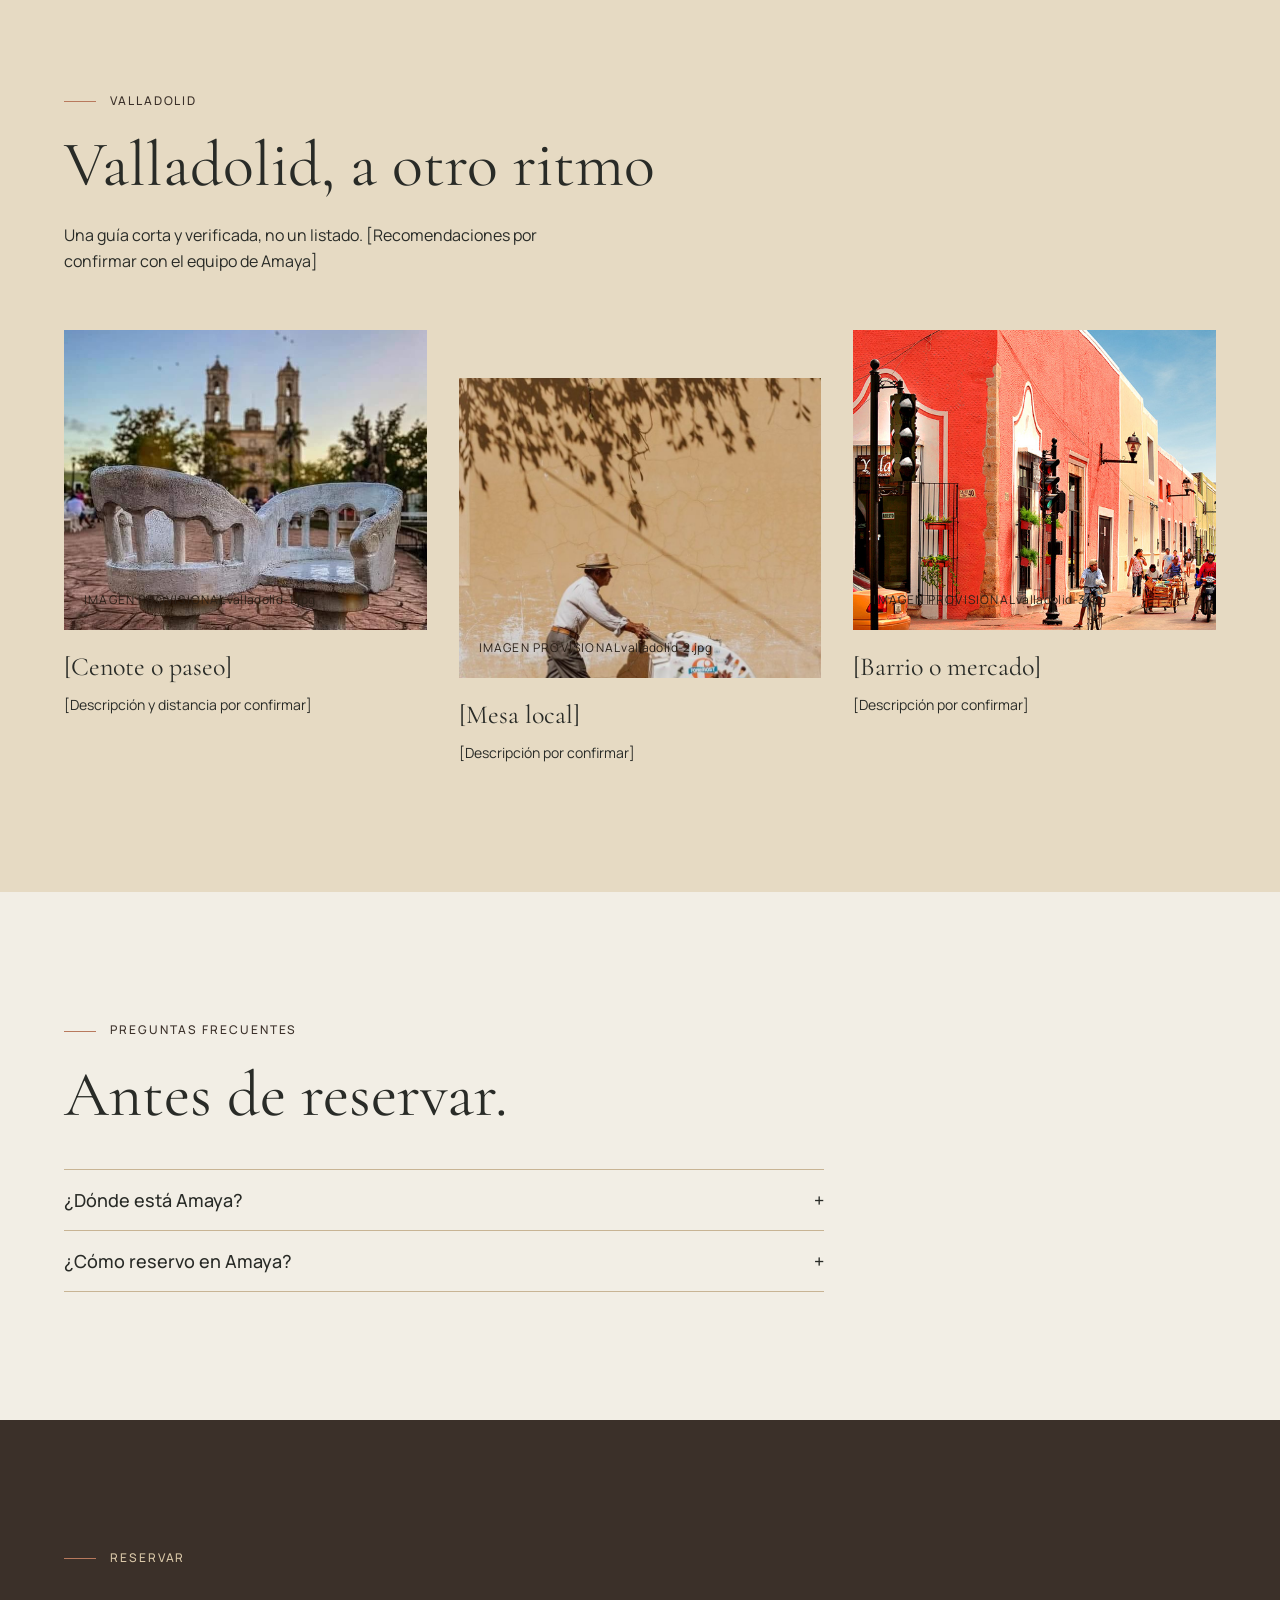
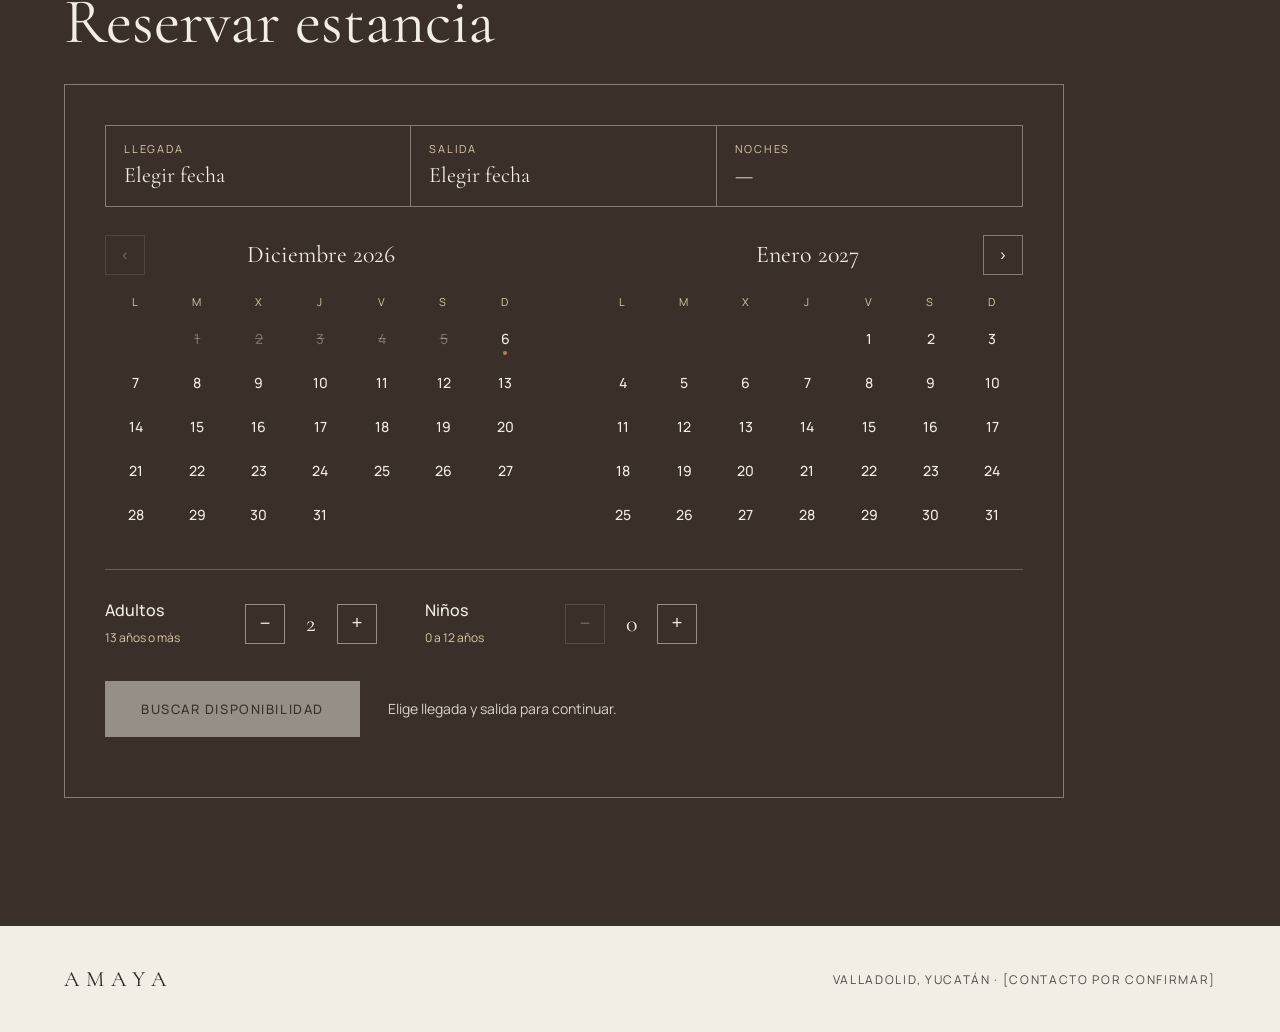
==== commit 48b6010a: "Add files via upload" ====
--- a/index.html
+++ b/index.html
@@ -27,7 +27,16 @@
 <link rel="preconnect" href="https://fonts.googleapis.com">
 <link rel="preconnect" href="https://fonts.gstatic.com" crossorigin>
 <link href="https://fonts.googleapis.com/css2?family=Cormorant+Garamond:wght@400;500&family=Manrope:wght@400;500;600&display=swap" rel="stylesheet">
-<link rel="stylesheet" href="css/style.css">
+<style id="video-hero-critical">
+body{margin:0}
+.video-hero{position:relative;width:100%;height:calc(100vh - 84px);height:calc(100svh - 84px);min-height:420px;display:flex;align-items:center;justify-content:center;overflow:hidden;background:#292B27}
+.video-hero video{position:absolute;inset:0;width:100%;height:100%;object-fit:cover;display:block}
+.video-hero::before{content:"";position:absolute;inset:0;background:rgba(0,0,0,.45);z-index:1;pointer-events:none}
+.video-hero .logo-center{position:relative;z-index:2;width:clamp(90px,16vw,170px);height:auto;display:block;animation:vhLogo 1.4s .3s ease both}
+@keyframes vhLogo{from{opacity:0;transform:scale(.94)}to{opacity:1;transform:none}}
+@media (prefers-reduced-motion:reduce){.video-hero .logo-center{animation:none}}
+</style>
+<link rel="stylesheet" href="css/style.css?v=3">
 <!-- Datos estructurados. Completar los campos marcados en SEO-GEO-ESTRATEGIA.md (teléfono, geo, habitaciones, redes) cuando estén confirmados. No inventar datos. -->
 <script type="application/ld+json">{"@context":"https://schema.org","@type":"Hotel","@id":"https://www.REEMPLAZAR-DOMINIO.com/#hotel","name":"Amaya","description":"Hotel boutique en Valladolid, Yucatán. El arte de habitar la calma.","url":"https://www.REEMPLAZAR-DOMINIO.com/","image":"https://www.REEMPLAZAR-DOMINIO.com/images/og/og-amaya.jpg","logo":"https://www.REEMPLAZAR-DOMINIO.com/images/brand/logo-carbon.png","address":{"@type":"PostalAddress","addressLocality":"Valladolid","addressRegion":"Yucatán","addressCountry":"MX"},"inLanguage":"es-MX"}</script>
 <script type="application/ld+json">{"@context":"https://schema.org","@type":"WebSite","name":"Amaya","url":"https://www.REEMPLAZAR-DOMINIO.com/","inLanguage":"es-MX"}</script>
@@ -132,6 +141,6 @@
 
 <footer><b>AMAYA</b><span>Valladolid, Yucatán · [Contacto por confirmar]</span></footer>
 <div class="sticky"><a class="btn" href="#reservar" data-track="reserve_click" data-where="sticky">Reservar estancia</a></div>
-<script src="js/script.js" defer></script>
+<script src="js/script.js?v=3" defer></script>
 </body>
 </html>
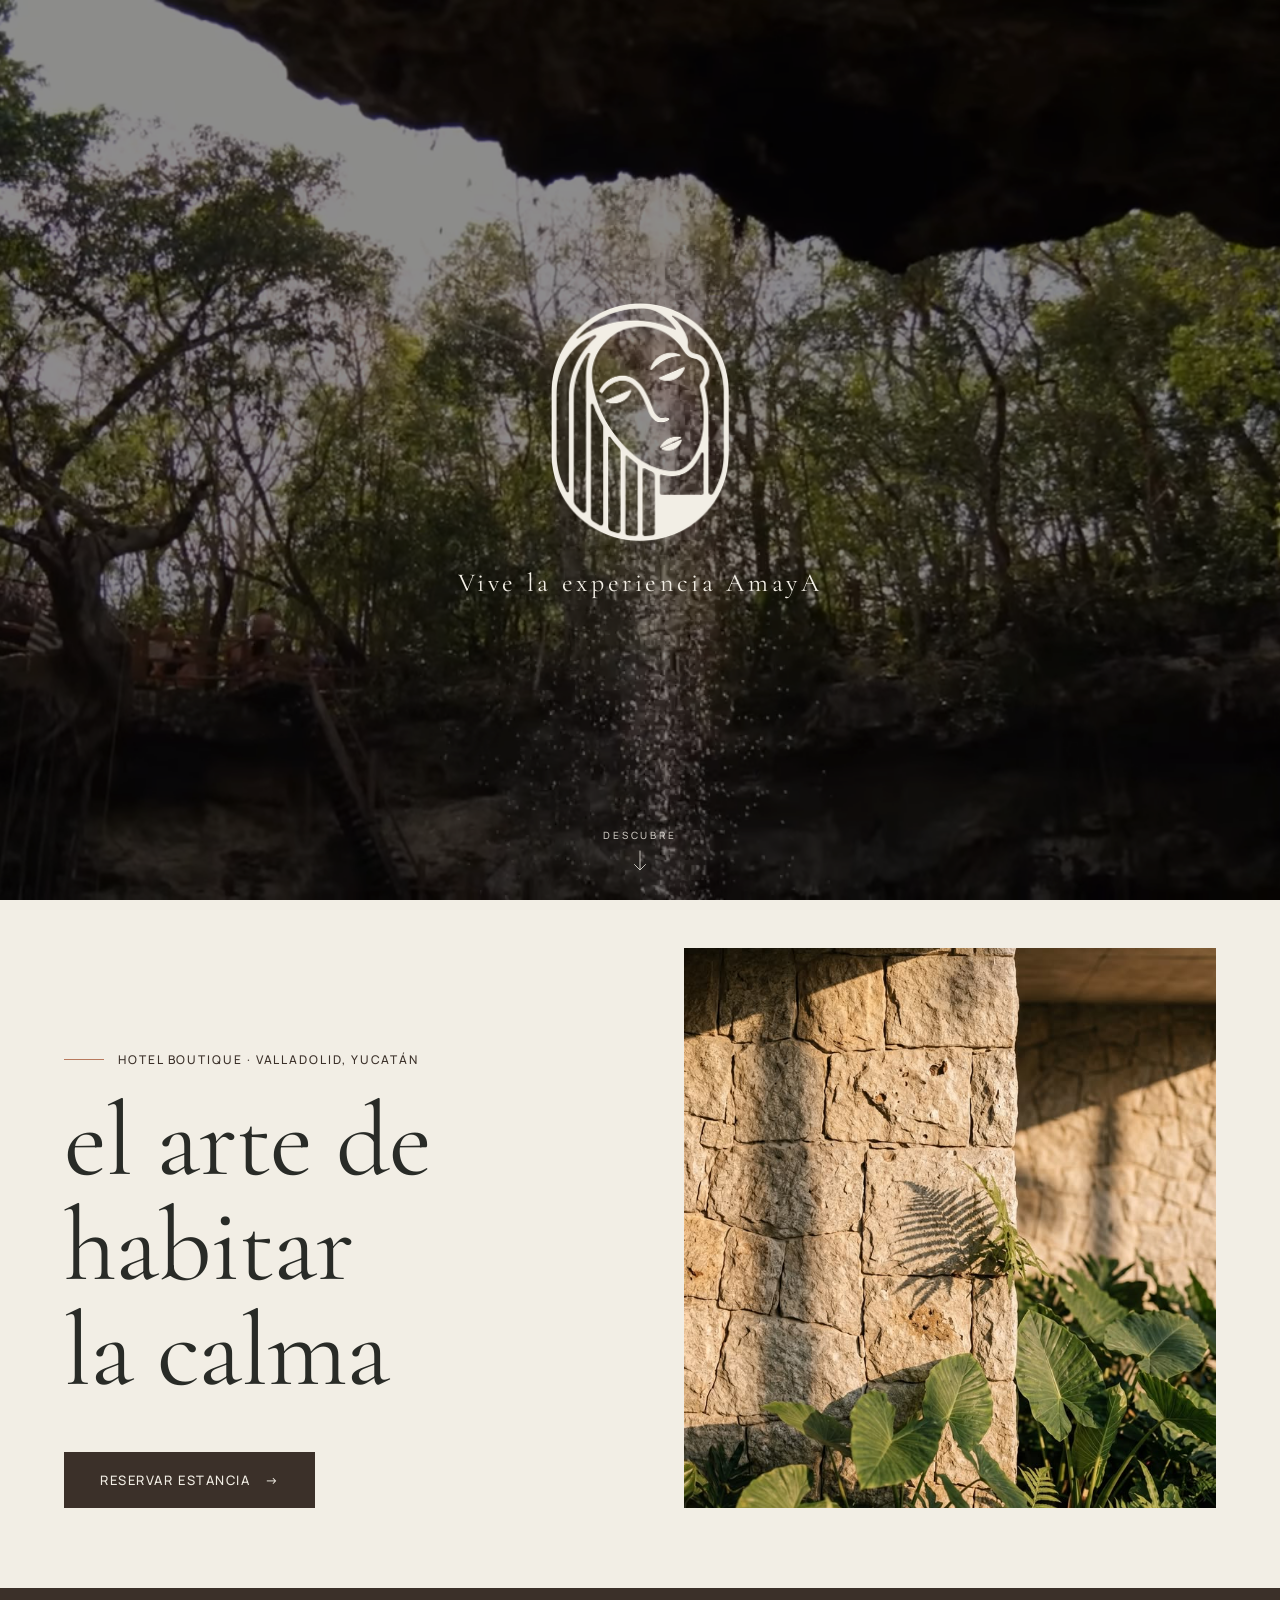
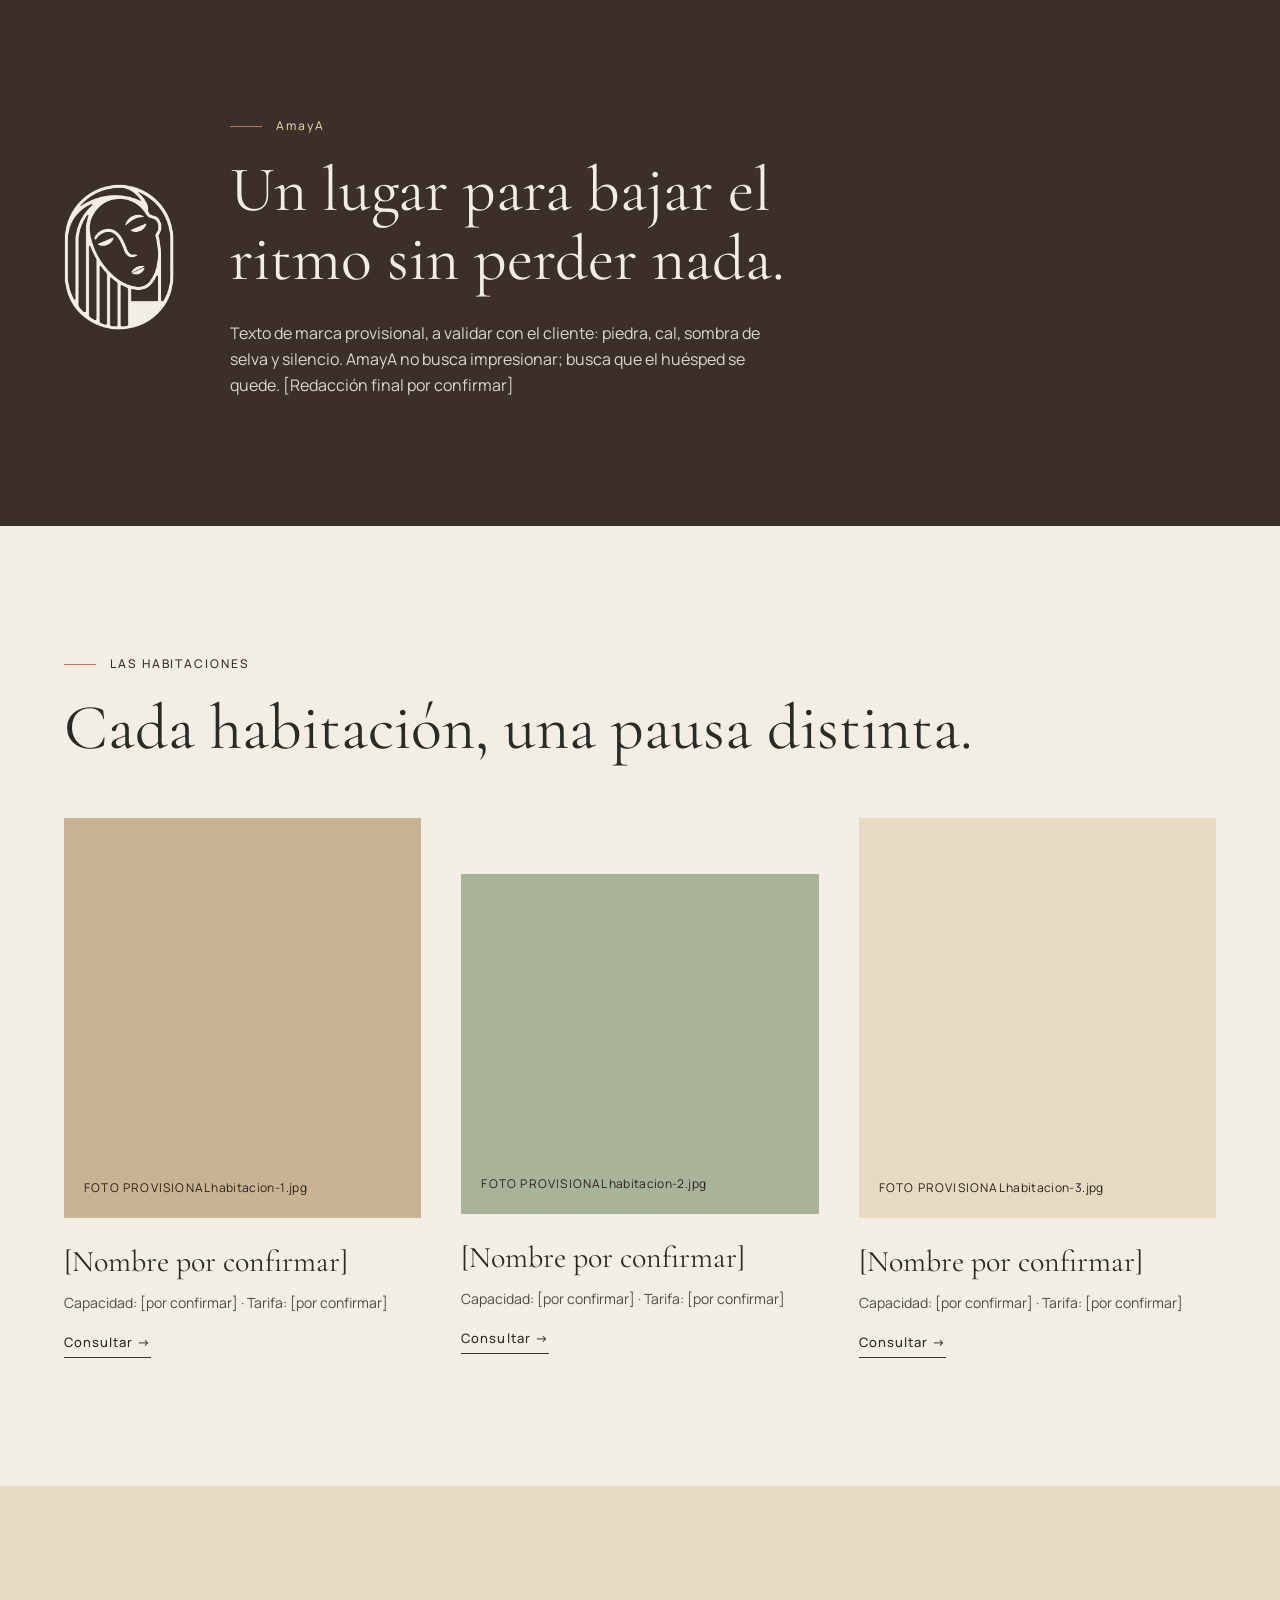
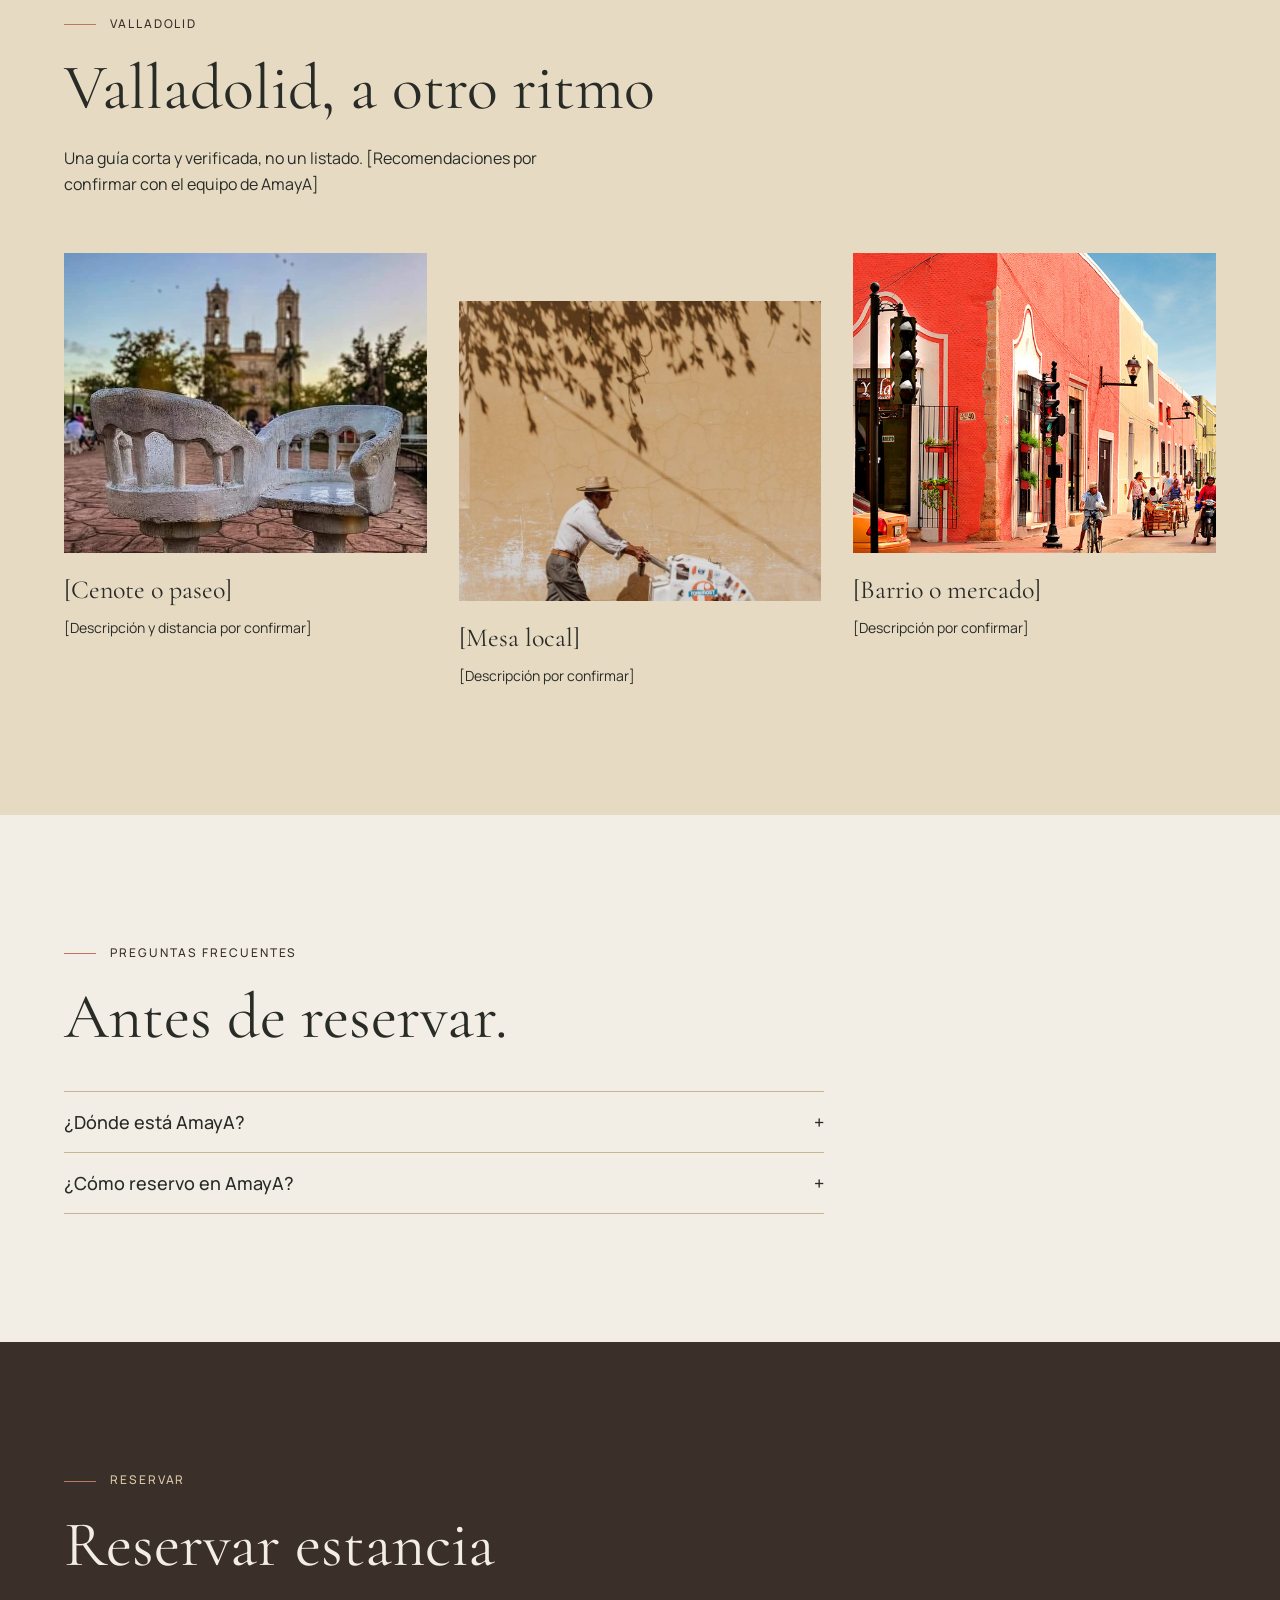
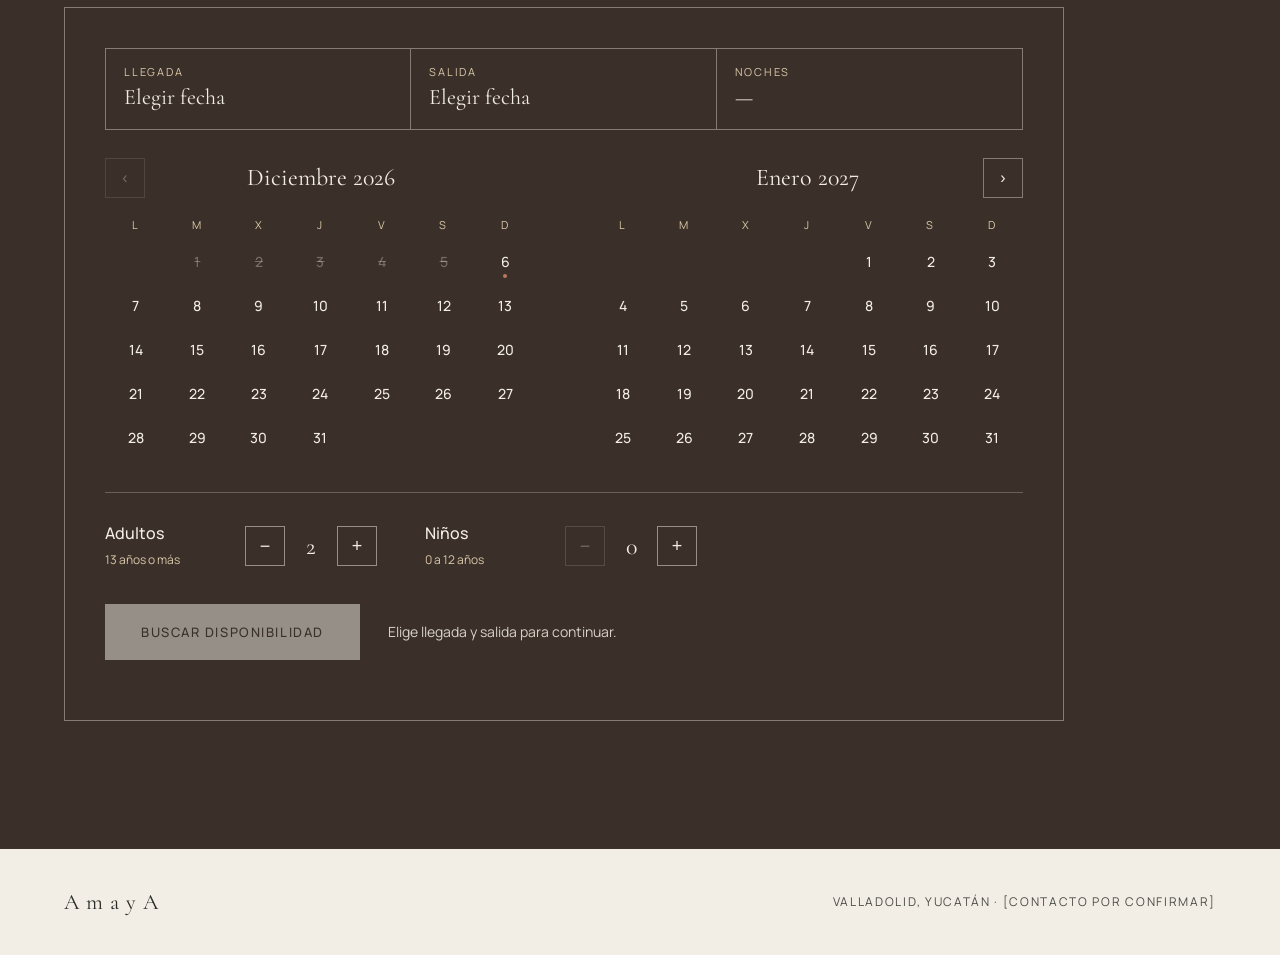
==== commit 99ce3f87: "Add files via upload" ====
--- a/index.html
+++ b/index.html
@@ -6,22 +6,22 @@
 -->
 <meta charset="utf-8">
 <meta name="viewport" content="width=device-width, initial-scale=1">
-<title>Amaya · Hotel boutique en Valladolid, Yucatán</title>
-<meta name="description" content="Amaya es un hotel boutique en Valladolid, Yucatán, pensado para habitar la calma. Descubre las habitaciones y reserva directo en el sitio oficial.">
+<title>AmayA · Hotel boutique en Valladolid, Yucatán</title>
+<meta name="description" content="AmayA es un hotel boutique en Valladolid, Yucatán, pensado para habitar la calma. Descubre las habitaciones y reserva directo en el sitio oficial.">
 <meta name="robots" content="index, follow, max-image-preview:large">
 <meta name="theme-color" content="#F2EEE5">
 <link rel="canonical" href="https://www.REEMPLAZAR-DOMINIO.com/">
 <link rel="icon" href="images/brand/favicon.png" type="image/png">
 <link rel="apple-touch-icon" href="images/brand/apple-touch-icon.png">
 <meta property="og:type" content="website">
-<meta property="og:site_name" content="Amaya">
-<meta property="og:title" content="Amaya · Hotel boutique en Valladolid, Yucatán">
+<meta property="og:site_name" content="AmayA">
+<meta property="og:title" content="AmayA · Hotel boutique en Valladolid, Yucatán">
 <meta property="og:description" content="El arte de habitar la calma. Hotel boutique en Valladolid, Yucatán.">
 <meta property="og:image" content="https://www.REEMPLAZAR-DOMINIO.com/images/og/og-amaya.jpg">
 <meta property="og:url" content="https://www.REEMPLAZAR-DOMINIO.com/">
 <meta property="og:locale" content="es_MX">
 <meta name="twitter:card" content="summary_large_image">
-<meta name="twitter:title" content="Amaya · Hotel boutique en Valladolid, Yucatán">
+<meta name="twitter:title" content="AmayA · Hotel boutique en Valladolid, Yucatán">
 <meta name="twitter:description" content="El arte de habitar la calma.">
 <meta name="twitter:image" content="https://www.REEMPLAZAR-DOMINIO.com/images/og/og-amaya.jpg">
 <link rel="preconnect" href="https://fonts.googleapis.com">
@@ -29,28 +29,41 @@
 <link href="https://fonts.googleapis.com/css2?family=Cormorant+Garamond:wght@400;500&family=Manrope:wght@400;500;600&display=swap" rel="stylesheet">
 <style id="video-hero-critical">
 body{margin:0}
-.video-hero{position:relative;width:100%;height:calc(100vh - 84px);height:calc(100svh - 84px);min-height:420px;display:flex;align-items:center;justify-content:center;overflow:hidden;background:#292B27}
+.video-hero{position:relative;width:100%;height:100vh;height:100svh;min-height:480px;display:flex;align-items:center;justify-content:center;overflow:hidden;background:#292B27}
 .video-hero video{position:absolute;inset:0;width:100%;height:100%;object-fit:cover;display:block}
 .video-hero::before{content:"";position:absolute;inset:0;background:rgba(0,0,0,.45);z-index:1;pointer-events:none}
-.video-hero .logo-center{position:relative;z-index:2;width:clamp(90px,16vw,170px);height:auto;display:block;animation:vhLogo 1.4s .3s ease both}
+.vh-center{position:relative;z-index:2;display:flex;flex-direction:column;align-items:center;text-align:center;color:#F2EEE5}
+.video-hero .logo-center{width:clamp(90px,16vw,170px);height:auto;display:block;animation:vhLogo 1.4s .3s ease both}
+.vh-tag{margin:26px 0 0;font:400 clamp(18px,2.2vw,26px)/1.2 'Cormorant Garamond',Georgia,serif;letter-spacing:.14em;animation:vhRise 1.2s 1s ease both}
+.vh-down{position:absolute;z-index:2;left:0;right:0;bottom:28px;display:flex;flex-direction:column;align-items:center;gap:8px;color:rgba(242,238,229,.8);font:500 10px 'Manrope',system-ui,sans-serif;letter-spacing:.28em;text-transform:uppercase;animation:vhRise 1.2s 1.6s ease both}
+.vh-down:hover{color:#F2EEE5}
+.vh-down svg{animation:vhBob 2.4s ease-in-out infinite}
 @keyframes vhLogo{from{opacity:0;transform:scale(.94)}to{opacity:1;transform:none}}
-@media (prefers-reduced-motion:reduce){.video-hero .logo-center{animation:none}}
+@keyframes vhRise{from{opacity:0;transform:translateY(8px)}to{opacity:1;transform:none}}
+@keyframes vhBob{0%,100%{transform:translateY(0);opacity:.55}50%{transform:translateY(6px);opacity:1}}
+@media (prefers-reduced-motion:reduce){.video-hero .logo-center,.vh-tag,.vh-down,.vh-down svg{animation:none}}
+body.vh header.top{position:fixed;left:0;right:0;top:0;transform:translateY(-100%);transition:transform .5s cubic-bezier(.2,.7,.1,1)}
+body.vh header.top.show{transform:none}
+section,.hero{scroll-margin-top:84px}
+.nm{text-transform:none}
+footer b{text-transform:none}
+.slot.ok figcaption,.slot:has(img) figcaption{display:none}
 </style>
 <link rel="stylesheet" href="css/style.css?v=3">
 <!-- Datos estructurados. Completar los campos marcados en SEO-GEO-ESTRATEGIA.md (teléfono, geo, habitaciones, redes) cuando estén confirmados. No inventar datos. -->
-<script type="application/ld+json">{"@context":"https://schema.org","@type":"Hotel","@id":"https://www.REEMPLAZAR-DOMINIO.com/#hotel","name":"Amaya","description":"Hotel boutique en Valladolid, Yucatán. El arte de habitar la calma.","url":"https://www.REEMPLAZAR-DOMINIO.com/","image":"https://www.REEMPLAZAR-DOMINIO.com/images/og/og-amaya.jpg","logo":"https://www.REEMPLAZAR-DOMINIO.com/images/brand/logo-carbon.png","address":{"@type":"PostalAddress","addressLocality":"Valladolid","addressRegion":"Yucatán","addressCountry":"MX"},"inLanguage":"es-MX"}</script>
-<script type="application/ld+json">{"@context":"https://schema.org","@type":"WebSite","name":"Amaya","url":"https://www.REEMPLAZAR-DOMINIO.com/","inLanguage":"es-MX"}</script>
-<script type="application/ld+json">{"@context":"https://schema.org","@type":"FAQPage","mainEntity":[{"@type":"Question","name":"¿Dónde está Amaya?","acceptedAnswer":{"@type":"Answer","text":"Amaya es un hotel boutique en Valladolid, Yucatán, México."}},{"@type":"Question","name":"¿Cómo reservo en Amaya?","acceptedAnswer":{"@type":"Answer","text":"Reserva directo en el sitio oficial: elige llegada, salida y huéspedes en la sección Reservar y continúa en el motor de reservas."}}]}</script>
+<script type="application/ld+json">{"@context":"https://schema.org","@type":"Hotel","@id":"https://www.REEMPLAZAR-DOMINIO.com/#hotel","name":"AmayA","description":"Hotel boutique en Valladolid, Yucatán. El arte de habitar la calma.","url":"https://www.REEMPLAZAR-DOMINIO.com/","image":"https://www.REEMPLAZAR-DOMINIO.com/images/og/og-amaya.jpg","logo":"https://www.REEMPLAZAR-DOMINIO.com/images/brand/logo-carbon.png","address":{"@type":"PostalAddress","addressLocality":"Valladolid","addressRegion":"Yucatán","addressCountry":"MX"},"inLanguage":"es-MX"}</script>
+<script type="application/ld+json">{"@context":"https://schema.org","@type":"WebSite","name":"AmayA","url":"https://www.REEMPLAZAR-DOMINIO.com/","inLanguage":"es-MX"}</script>
+<script type="application/ld+json">{"@context":"https://schema.org","@type":"FAQPage","mainEntity":[{"@type":"Question","name":"¿Dónde está AmayA?","acceptedAnswer":{"@type":"Answer","text":"AmayA es un hotel boutique en Valladolid, Yucatán, México."}},{"@type":"Question","name":"¿Cómo reservo en AmayA?","acceptedAnswer":{"@type":"Answer","text":"Reserva directo en el sitio oficial: elige llegada, salida y huéspedes en la sección Reservar y continúa en el motor de reservas."}}]}</script>
 </head>
-<body>
+<body class="vh">
 <!-- GTM noscript: descomentar junto con el script del head
 <noscript><iframe src="https://www.googletagmanager.com/ns.html?id=GTM-XXXXXXX" height="0" width="0" style="display:none;visibility:hidden"></iframe></noscript>
 -->
 <a class="skip" href="#contenido">Saltar al contenido</a>
 <header class="top">
-  <a class="brand" href="#inicio" aria-label="Amaya, inicio"><img src="images/brand/logo-carbon.png" alt="" width="34" height="45"><span>AMAYA</span></a>
+  <a class="brand" href="#inicio" aria-label="AmayA, inicio"><img src="images/brand/logo-carbon.png" alt="" width="34" height="45"><span>AmayA</span></a>
   <nav aria-label="Principal"><ul>
-    <li><a href="#amaya">Amaya</a></li><li><a href="#habitaciones">Habitaciones</a></li><li><a href="#valladolid">Valladolid</a></li><li><a href="#reservar">Reservar</a></li>
+    <li><a href="#amaya"><span class="nm">AmayA</span></a></li><li><a href="#habitaciones">Habitaciones</a></li><li><a href="#valladolid">Valladolid</a></li><li><a href="#reservar">Reservar</a></li>
   </ul></nav>
 </header>
 <main id="contenido">
@@ -59,26 +72,30 @@
     <source src="images/hero/hero.webm" type="video/webm">
     <source src="images/hero/hero.mp4" type="video/mp4">
   </video>
-  <img src="images/brand/logo-cal.png" alt="" class="logo-center" width="180" height="240">
+  <div class="vh-center">
+    <img src="images/brand/logo-cal.png" alt="" class="logo-center" width="180" height="240">
+    <p class="vh-tag">Vive la experiencia AmayA</p>
+  </div>
+  <a class="vh-down" href="#inicio" aria-label="Descubre AmayA: bajar al contenido"><span>Descubre</span><svg width="14" height="22" viewBox="0 0 14 22" fill="none" aria-hidden="true"><path d="M7 1v18M1.5 14.5 7 20l5.5-5.5" stroke="currentColor" stroke-width="1" stroke-linecap="round" stroke-linejoin="round"/></svg></a>
 </section>
 
-<section id="inicio" class="hero wrap" aria-label="Amaya, el arte de habitar la calma">
+<section id="inicio" class="hero wrap" aria-label="AmayA, el arte de habitar la calma">
   <div class="hero-copy rise">
     <p class="eyebrow kicker"><i></i>Hotel boutique · Valladolid, Yucatán</p>
-    <h1 class="sr-only">Amaya — Hotel boutique en Valladolid, Yucatán</h1>
+    <h1 class="sr-only">AmayA — Hotel boutique en Valladolid, Yucatán</h1>
     <p class="hero-hl" id="h1"><span class="ln"><span>el arte de</span></span><span class="ln"><span>habitar</span></span><span class="ln"><span>la calma</span></span></p>
     <a class="btn" href="#reservar" data-track="reserve_click" data-where="hero">Reservar estancia <span aria-hidden="true">→</span></a>
   </div>
-  <figure class="ph fade slot"><img src="images/hero/hero.jpg" alt="Patio de Amaya, hotel boutique en Valladolid, Yucatán, con luz lateral sobre muros de cal y vegetación" width="1200" height="1500" loading="eager" decoding="async" onerror="this.remove()"><figcaption>Imagen provisional<small>Sustituir por images/hero/hero.jpg</small></figcaption></figure>
+  <figure class="ph fade slot"><img src="images/hero/hero.jpg" alt="Patio de AmayA, hotel boutique en Valladolid, Yucatán, con luz lateral sobre muros de cal y vegetación" width="1200" height="1500" loading="eager" decoding="async" onload="this.parentNode.classList.add('ok')" onerror="this.remove()"><figcaption>Imagen provisional<small>Sustituir por images/hero/hero.jpg</small></figcaption></figure>
 </section>
 
 <section id="amaya" class="blk dark" aria-labelledby="t-amaya">
   <div class="amaya">
-    <img src="images/brand/logo-cal.png" alt="Símbolo de Amaya: musa en línea dentro de un óvalo" width="110" height="146">
+    <img src="images/brand/logo-cal.png" alt="Símbolo de AmayA: musa en línea dentro de un óvalo" width="110" height="146">
     <div>
-      <p class="eyebrow line rv">Amaya</p>
+      <p class="eyebrow line rv"><span class="nm">AmayA</span></p>
       <h2 class="rv" style="--d:.1s" id="t-amaya">Un lugar para bajar el ritmo sin perder nada.</h2>
-      <p class="rv" style="--d:.2s">Texto de marca provisional, a validar con el cliente: piedra, cal, sombra de selva y silencio. Amaya no busca impresionar; busca que el huésped se quede. [Redacción final por confirmar]</p>
+      <p class="rv" style="--d:.2s">Texto de marca provisional, a validar con el cliente: piedra, cal, sombra de selva y silencio. AmayA no busca impresionar; busca que el huésped se quede. [Redacción final por confirmar]</p>
     </div>
   </div>
 </section>
@@ -87,20 +104,20 @@
   <p class="eyebrow line rv" style="color:var(--tierra)">Las habitaciones</p>
   <h2 class="rv" style="--d:.1s" id="t-hab">Cada habitación, una pausa distinta.</h2>
   <div class="rooms">
-    <article class="room rv"><figure class="ph slot"><img src="images/habitaciones/habitacion-1.jpg" alt="Habitación 1 de Amaya, hotel boutique en Valladolid, Yucatán" width="1200" height="1500" loading="lazy" decoding="async" onerror="this.remove()"><figcaption>Foto provisional<small>habitacion-1.jpg</small></figcaption></figure><h3>[Nombre por confirmar]</h3><p>Capacidad: [por confirmar] · Tarifa: [por confirmar]</p><a class="link" href="#reservar" data-track="reserve_click" data-where="room-1">Consultar →</a></article>
-    <article class="room rv"><figure class="ph slot"><img src="images/habitaciones/habitacion-2.jpg" alt="Habitación 2 de Amaya, hotel boutique en Valladolid, Yucatán" width="1200" height="1500" loading="lazy" decoding="async" onerror="this.remove()"><figcaption>Foto provisional<small>habitacion-2.jpg</small></figcaption></figure><h3>[Nombre por confirmar]</h3><p>Capacidad: [por confirmar] · Tarifa: [por confirmar]</p><a class="link" href="#reservar" data-track="reserve_click" data-where="room-2">Consultar →</a></article>
-    <article class="room rv"><figure class="ph slot"><img src="images/habitaciones/habitacion-3.jpg" alt="Habitación 3 de Amaya, hotel boutique en Valladolid, Yucatán" width="1200" height="1500" loading="lazy" decoding="async" onerror="this.remove()"><figcaption>Foto provisional<small>habitacion-3.jpg</small></figcaption></figure><h3>[Nombre por confirmar]</h3><p>Capacidad: [por confirmar] · Tarifa: [por confirmar]</p><a class="link" href="#reservar" data-track="reserve_click" data-where="room-3">Consultar →</a></article>
+    <article class="room rv"><figure class="ph slot"><img src="images/habitaciones/habitacion-1.jpg" alt="Habitación 1 de AmayA, hotel boutique en Valladolid, Yucatán" width="1200" height="1500" loading="lazy" decoding="async" onload="this.parentNode.classList.add('ok')" onerror="this.remove()"><figcaption>Foto provisional<small>habitacion-1.jpg</small></figcaption></figure><h3>[Nombre por confirmar]</h3><p>Capacidad: [por confirmar] · Tarifa: [por confirmar]</p><a class="link" href="#reservar" data-track="reserve_click" data-where="room-1">Consultar →</a></article>
+    <article class="room rv"><figure class="ph slot"><img src="images/habitaciones/habitacion-2.jpg" alt="Habitación 2 de AmayA, hotel boutique en Valladolid, Yucatán" width="1200" height="1500" loading="lazy" decoding="async" onload="this.parentNode.classList.add('ok')" onerror="this.remove()"><figcaption>Foto provisional<small>habitacion-2.jpg</small></figcaption></figure><h3>[Nombre por confirmar]</h3><p>Capacidad: [por confirmar] · Tarifa: [por confirmar]</p><a class="link" href="#reservar" data-track="reserve_click" data-where="room-2">Consultar →</a></article>
+    <article class="room rv"><figure class="ph slot"><img src="images/habitaciones/habitacion-3.jpg" alt="Habitación 3 de AmayA, hotel boutique en Valladolid, Yucatán" width="1200" height="1500" loading="lazy" decoding="async" onload="this.parentNode.classList.add('ok')" onerror="this.remove()"><figcaption>Foto provisional<small>habitacion-3.jpg</small></figcaption></figure><h3>[Nombre por confirmar]</h3><p>Capacidad: [por confirmar] · Tarifa: [por confirmar]</p><a class="link" href="#reservar" data-track="reserve_click" data-where="room-3">Consultar →</a></article>
   </div>
 </section>
 
 <section id="valladolid" class="blk val" aria-labelledby="t-val">
   <p class="eyebrow line rv" style="color:var(--tierra)">Valladolid</p>
   <h2 class="rv" style="--d:.1s" id="t-val">Valladolid, a otro ritmo</h2>
-  <p class="lead rv">Una guía corta y verificada, no un listado. [Recomendaciones por confirmar con el equipo de Amaya]</p>
+  <p class="lead rv">Una guía corta y verificada, no un listado. [Recomendaciones por confirmar con el equipo de AmayA]</p>
   <div class="spots">
-    <article class="spot rv"><figure class="ph slot"><img src="images/valladolid/valladolid-1.jpg" alt="Valladolid, Yucatán: recomendación 1 cerca de Amaya hotel boutique" width="1200" height="1500" loading="lazy" decoding="async" onerror="this.remove()"><figcaption>Imagen provisional<small>valladolid-1.jpg</small></figcaption></figure><h3>[Cenote o paseo]</h3><p>[Descripción y distancia por confirmar]</p></article>
-    <article class="spot rv"><figure class="ph slot"><img src="images/valladolid/valladolid-2.jpg" alt="Valladolid, Yucatán: recomendación 2 cerca de Amaya hotel boutique" width="1200" height="1500" loading="lazy" decoding="async" onerror="this.remove()"><figcaption>Imagen provisional<small>valladolid-2.jpg</small></figcaption></figure><h3>[Mesa local]</h3><p>[Descripción por confirmar]</p></article>
-    <article class="spot rv"><figure class="ph slot"><img src="images/valladolid/valladolid-3.jpg" alt="Valladolid, Yucatán: recomendación 3 cerca de Amaya hotel boutique" width="1200" height="1500" loading="lazy" decoding="async" onerror="this.remove()"><figcaption>Imagen provisional<small>valladolid-3.jpg</small></figcaption></figure><h3>[Barrio o mercado]</h3><p>[Descripción por confirmar]</p></article>
+    <article class="spot rv"><figure class="ph slot"><img src="images/valladolid/valladolid-1.jpg" alt="Valladolid, Yucatán: recomendación 1 cerca de AmayA hotel boutique" width="1200" height="1500" loading="lazy" decoding="async" onload="this.parentNode.classList.add('ok')" onerror="this.remove()"><figcaption>Imagen provisional<small>valladolid-1.jpg</small></figcaption></figure><h3>[Cenote o paseo]</h3><p>[Descripción y distancia por confirmar]</p></article>
+    <article class="spot rv"><figure class="ph slot"><img src="images/valladolid/valladolid-2.jpg" alt="Valladolid, Yucatán: recomendación 2 cerca de AmayA hotel boutique" width="1200" height="1500" loading="lazy" decoding="async" onload="this.parentNode.classList.add('ok')" onerror="this.remove()"><figcaption>Imagen provisional<small>valladolid-2.jpg</small></figcaption></figure><h3>[Mesa local]</h3><p>[Descripción por confirmar]</p></article>
+    <article class="spot rv"><figure class="ph slot"><img src="images/valladolid/valladolid-3.jpg" alt="Valladolid, Yucatán: recomendación 3 cerca de AmayA hotel boutique" width="1200" height="1500" loading="lazy" decoding="async" onload="this.parentNode.classList.add('ok')" onerror="this.remove()"><figcaption>Imagen provisional<small>valladolid-3.jpg</small></figcaption></figure><h3>[Barrio o mercado]</h3><p>[Descripción por confirmar]</p></article>
   </div>
 </section>
 
@@ -109,8 +126,8 @@
   <p class="eyebrow line rv" style="color:var(--tierra)">Preguntas frecuentes</p>
   <h2 class="rv" style="--d:.1s" id="t-faq">Antes de reservar.</h2>
   <div class="faq rv">
-    <details><summary>¿Dónde está Amaya?</summary><p>Amaya es un hotel boutique en Valladolid, Yucatán, México. [Dirección y referencias por confirmar]</p></details>
-    <details><summary>¿Cómo reservo en Amaya?</summary><p>Reserva directo en este sitio: elige llegada, salida y huéspedes en la sección Reservar y continúa en el motor de reservas oficial.</p></details>
+    <details><summary>¿Dónde está AmayA?</summary><p>AmayA es un hotel boutique en Valladolid, Yucatán, México. [Dirección y referencias por confirmar]</p></details>
+    <details><summary>¿Cómo reservo en AmayA?</summary><p>Reserva directo en este sitio: elige llegada, salida y huéspedes en la sección Reservar y continúa en el motor de reservas oficial.</p></details>
   </div>
 </section>
 
@@ -139,7 +156,7 @@
 </section>
 </main>
 
-<footer><b>AMAYA</b><span>Valladolid, Yucatán · [Contacto por confirmar]</span></footer>
+<footer><b>AmayA</b><span>Valladolid, Yucatán · [Contacto por confirmar]</span></footer>
 <div class="sticky"><a class="btn" href="#reservar" data-track="reserve_click" data-where="sticky">Reservar estancia</a></div>
 <script src="js/script.js?v=3" defer></script>
 </body>
